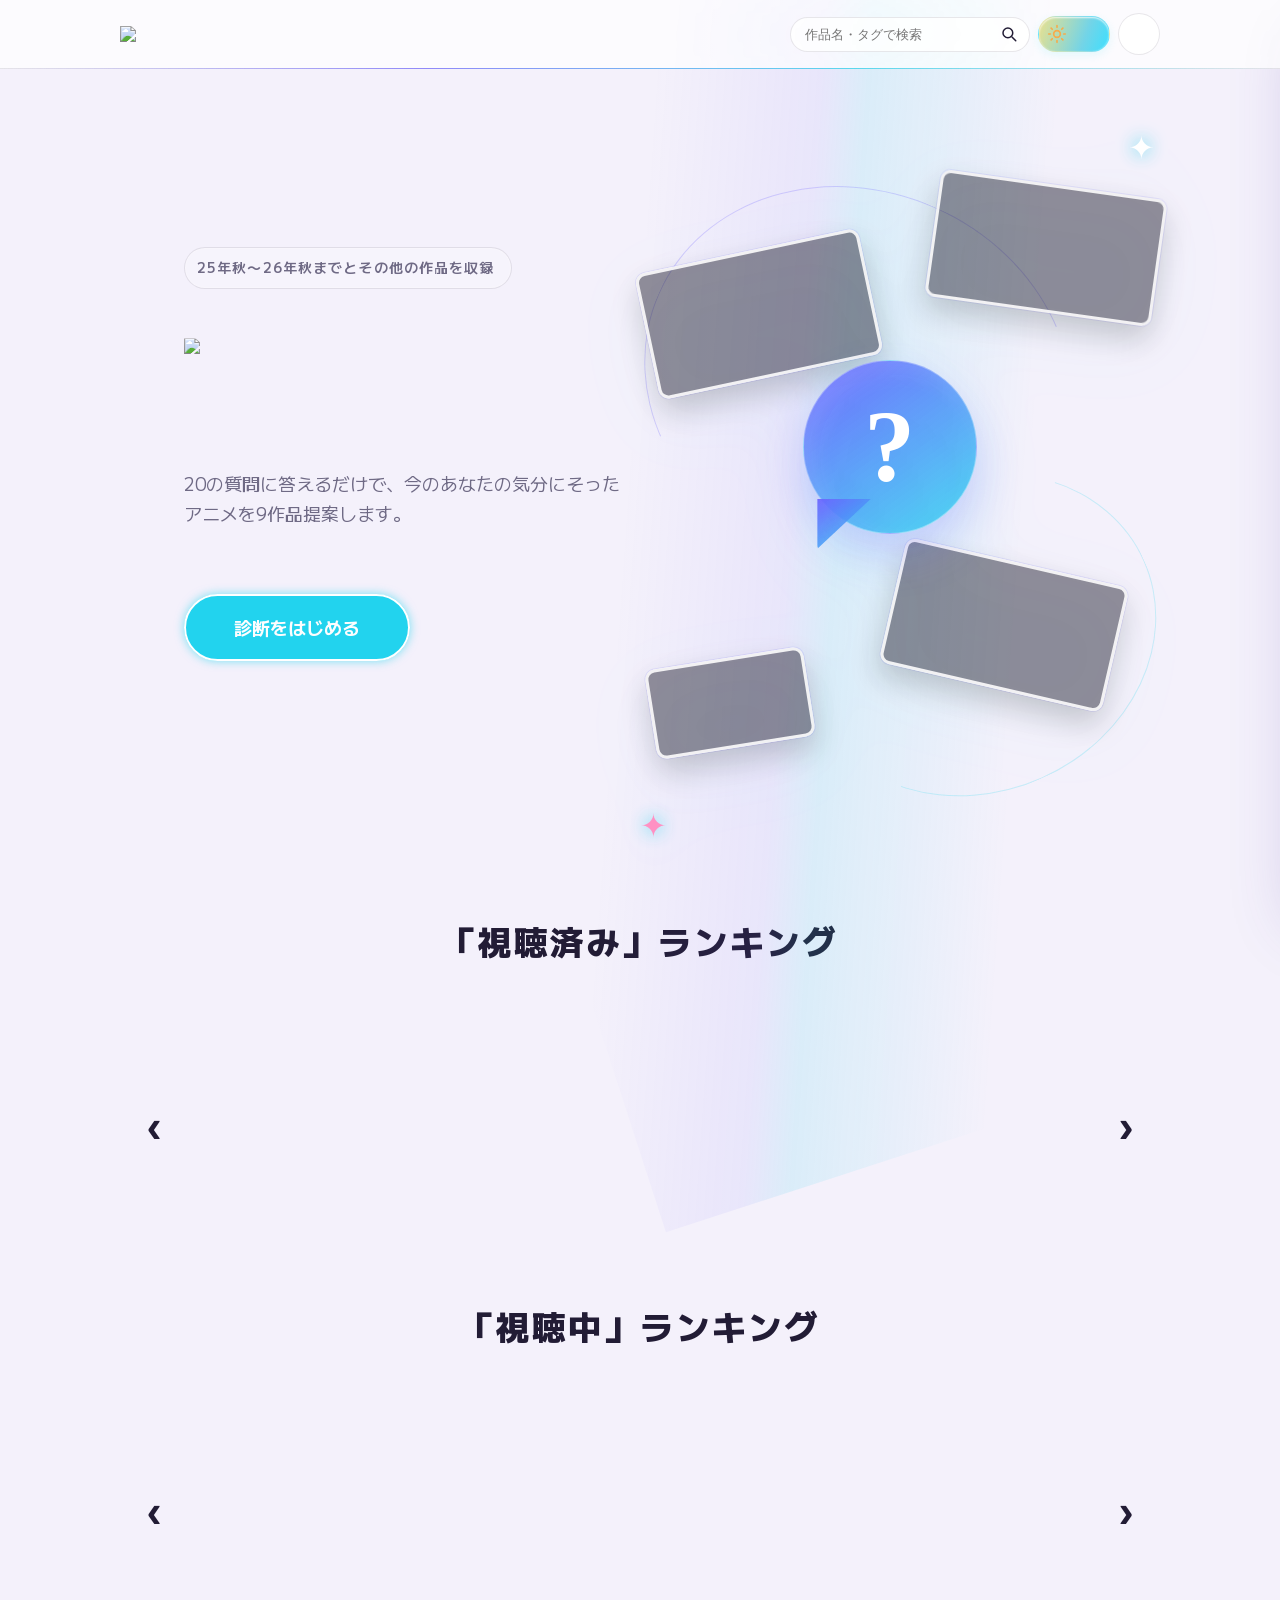
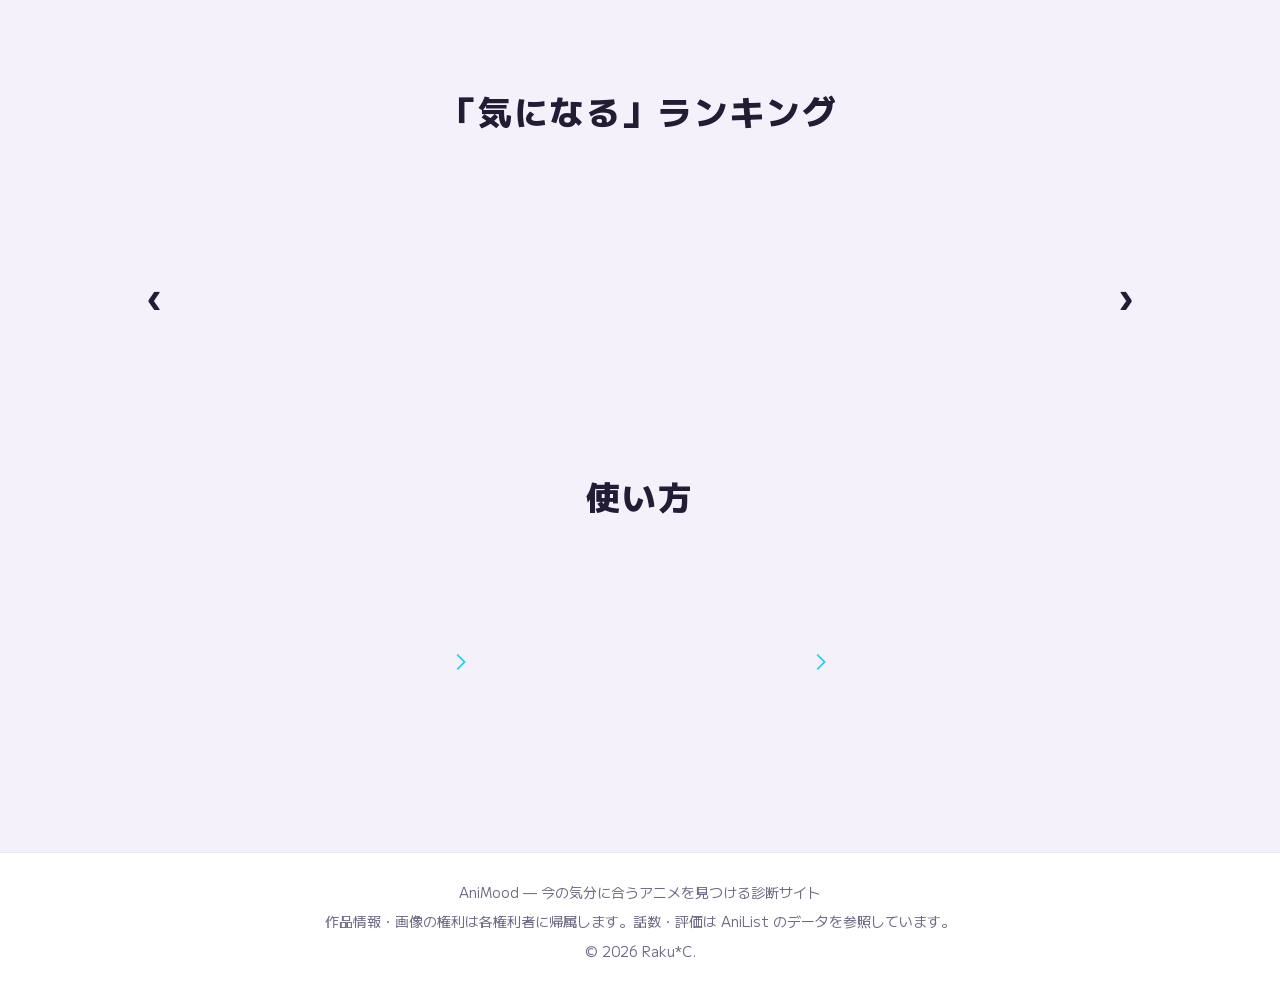
==== html/index.html @ 9496781d "v142" ====
<!DOCTYPE html>
<html lang="ja">
<head>
  <meta charset="UTF-8">
  <meta name="viewport" content="width=device-width, initial-scale=1.0">
  <link rel="preconnect" href="https://fonts.googleapis.com">
  <link rel="preconnect" href="https://fonts.gstatic.com" crossorigin>
  <link rel="preconnect" href="https://fonts.bunny.net" crossorigin>
  <link rel="stylesheet" href="https://fonts.googleapis.com/css2?family=M+PLUS+2:wght@400;500;700;800;900&display=swap">
  <link rel="stylesheet" href="https://fonts.bunny.net/css2?family=M+PLUS+2:wght@400;500;700;800;900&display=swap">

  <title>トップ | AniMood</title>
  <meta name="description" content="質問に答えるだけで、気分に合うアニメを提案する診断サイト『AniMood(アニムード)』のサイト。">

  
  <script>
    (() => {
      const theme = localStorage.getItem("anidiag-theme") || "light";
      document.documentElement.setAttribute("data-theme", theme);
    })();
  </script>
  <link rel="stylesheet" href="../css/style.css?v=142">
  <link rel="icon" href="../img/favicon.png?v=142">
</head>
<body data-page="home">

  
  <header class="site-header">
    <div class="header-inner">
      <a class="logo" href="../html/index.html"><img src="../img/favicon.ico"></a>
      <div class="header-actions">
        <div class="search-box">
          <input id="search-input" type="search" placeholder="作品名・タグで検索" autocomplete="off">
          <button id="search-clear" class="search-clear" type="button" hidden aria-label="検索を消す">
            <svg viewBox="0 0 24 24" aria-hidden="true"><path d="M18.3 5.7 12 12l6.3 6.3-1.4 1.4L10.6 13.4 4.3 19.7 2.9 18.3 9.2 12 2.9 5.7 4.3 4.3l6.3 6.3 6.3-6.3z"/></svg>
          </button>
          <button id="search-submit" class="search-submit" type="button" aria-label="検索結果を表示"><svg viewBox="0 0 24 24" aria-hidden="true"><circle cx="10.5" cy="10.5" r="6.5"></circle><path d="m16 16 5 5"></path></svg></button>
          <div id="search-dropdown" class="search-dropdown"></div>
        </div>

        
        <button
          id="theme-btn"
          class="theme-toggle"
          type="button"
          aria-label="ダークモードに切り替える"
          aria-pressed="false"
        >
          
          <svg
            class="theme-icon theme-icon-sun"
            viewBox="0 0 24 24"
            fill="none"
            stroke="currentColor"
            stroke-width="2"
            stroke-linecap="round"
            stroke-linejoin="round"
            aria-hidden="true"
          >
            <circle cx="12" cy="12" r="4"></circle>
            <path d="M12 2v2"></path>
            <path d="M12 20v2"></path>
            <path d="m4.93 4.93 1.41 1.41"></path>
            <path d="m17.66 17.66 1.41 1.41"></path>
            <path d="M2 12h2"></path>
            <path d="M20 12h2"></path>
            <path d="m6.34 17.66-1.41 1.41"></path>
            <path d="m19.07 4.93-1.41 1.41"></path>
          </svg>

          
          <svg
            class="theme-icon theme-icon-moon"
            viewBox="0 0 24 24"
            fill="none"
            stroke="currentColor"
            stroke-width="2"
            stroke-linecap="round"
            stroke-linejoin="round"
            aria-hidden="true"
          >
            <path d="M12 3a6 6 0 0 0 9 9 9 9 0 1 1-9-9Z"></path>
            <path d="M19 3v4"></path>
            <path d="M21 5h-4"></path>
          </svg>
        </button>

        
        <button id="menu-btn" class="icon-btn" aria-label="メニュー">☰</button>
      </div>
    </div>
  </header>

  
  <nav id="drawer" class="drawer" aria-label="サイトメニュー">
    <a class="drawer-link" data-page="home" href="../html/index.html">トップ</a>
    <a class="drawer-link" data-page="quiz" href="../html/quiz.html">気分診断</a>
    <a class="drawer-link" data-page="list" href="../html/list.html">作品一覧</a>
    <a class="drawer-link" data-page="favorites" href="../html/check.html">チェック作品一覧</a>
    <a class="drawer-link" data-page="random" href="../html/random.html">ランダム作品</a>
  </nav>
  <div id="drawer-overlay"></div>

  
  <main class="container">
    <section class="hero">
      <span class="hero-badge">25年秋〜26年秋までとその他の作品を収録</span>
      <h1><div class="title-logo"><img src="../img/AniMood_logo.webp" alt="AniMoodのロゴ"></div></h1>
      
      <div class="hero-visual" aria-hidden="true">
        <div class="visual-arc visual-arc-a"></div>
        <div class="visual-arc visual-arc-b"></div>
        <span class="visual-spark spark-a">✦</span>
        <span class="visual-spark spark-b">✦</span>
        <div class="visual-question">?</div>

        
        <div class="visual-work-cards">
          <div class="visual-work-card visual-card-a" data-visual-card="0">
            <img src="" alt="" loading="eager">
          </div>
          <div class="visual-work-card visual-card-b" data-visual-card="1">
            <img src="" alt="" loading="eager">
          </div>
          <div class="visual-work-card visual-card-c" data-visual-card="2">
            <img src="" alt="" loading="eager">
          </div>
          <div class="visual-work-card visual-card-d" data-visual-card="3">
            <img src="" alt="" loading="eager">
          </div>
        </div>
      </div>
      <p class="lead">
        20の質問に答えるだけで、今のあなたの気分にそったアニメを9作品提案します。
      </p>
      <a class="btn-grad" href="../html/quiz.html">診断をはじめる</a>
    </section>

    

    <section class="rank-row" id="rank-watched">
      <h2 class="steps-title">「視聴済み」ランキング</h2>
            <div class="rank-wrap">
        <button type="button" class="rank-prev" aria-label="前へ" hidden></button>
        <div class="rank-track"></div>
        <button type="button" class="rank-next" aria-label="次へ" hidden></button>
      </div>
    </section>
    <section class="rank-row" id="rank-watching">
      <h2 class="steps-title">「視聴中」ランキング</h2>
            <div class="rank-wrap">
        <button type="button" class="rank-prev" aria-label="前へ" hidden></button>
        <div class="rank-track"></div>
        <button type="button" class="rank-next" aria-label="次へ" hidden></button>
      </div>
    </section>
    <section class="rank-row" id="rank-want">
      <h2 class="steps-title">「気になる」ランキング</h2>
            <div class="rank-wrap">
        <button type="button" class="rank-prev" aria-label="前へ" hidden></button>
        <div class="rank-track"></div>
        <button type="button" class="rank-next" aria-label="次へ" hidden></button>
      </div>
    </section>

    <section class="steps" id="how-to">
      <h2 class="steps-title">使い方</h2>
      <div class="steps-row">
        <div class="step-card">
          <div class="step-num">1</div>
          <h3>20の質問に答える</h3>
          <p>今の気分や好みについての質問に直感で回答。</p>
        </div>
        <span class="step-arrow" aria-hidden="true"></span>
        <div class="step-card">
          <div class="step-num">2</div>
          <h3>今の観たい傾向を知る</h3>
          <p>回答から「バトル」「癒し」「ミステリー」など、今のあなたの傾向を分析します。</p>
        </div>
        <span class="step-arrow" aria-hidden="true"></span>
        <div class="step-card">
          <div class="step-num">3</div>
          <h3>9作品をチェック</h3>
          <p>特徴タグつきでおすすめを表示。状態のボタンを押せばチェックをつけれます。</p>
        </div>
      </div>
    </section>
  </main>

  
  <footer class="site-footer">
    <p>AniMood — 今の気分に合うアニメを見つける診断サイト</p>
    <p>作品情報・画像の権利は各権利者に帰属します。話数・評価は AniList のデータを参照しています。</p>
    <p>© 2026 Raku*C.</p>
  </footer>

  <script src="../js/data.js?v=142"></script>
  <script src="../js/common.js?v=142"></script>
  <script src="../js/home.js?v=142"></script>
</body>
</html>
---- css/style.css ----
/* =====================================================================
 * アニメムード診断 共通スタイル (style.css)
 *   色や雰囲気を変えたいときは、下の :root / [data-theme="dark"] の
 *   変数を書き換えるだけで全体に反映されます。
 * ===================================================================== */

/* ---------- テーマ変数 ---------- */
:root {
  --bg: #f4f1fb;
  --bg-accent-1: rgba(124, 92, 255, .18);
  --bg-accent-2: rgba(255, 107, 157, .16);
  --bg-accent-3: rgba(72, 187, 255, .14);
  --card: rgba(255, 255, 255, .78);
  --card-solid: #ffffff;
  --text: #221c35;
  --muted: #6f6a85;
  --border: rgba(34, 28, 53, .10);
  --accent: #22D3EE; /*ジャンルtexの色 選択枠*/
  --accent-2: #ff6faf;/*タグtexの色*/
  /* 単一色指定は古いSafariで無効化されることがあるため同色2つで指定(見た目は同一) */
  --accent-grad: linear-gradient(110deg, #6C63FF, #6C63FF);
  --header-bg: rgba(255, 255, 255, .72);
  --shadow: 0 10px 30px rgba(80, 60, 160, .12);
  --shadow-lg: 0 24px 60px rgba(80, 60, 160, .22);
  --star-stroke: #1a1a1a;
  --font-gothic: "Hiragino Kaku Gothic ProN", "Hiragino Sans", "Noto Sans JP", "Yu Gothic", "Meiryo", sans-serif;
  --font-plus: "M PLUS 2", "Hiragino Kaku Gothic ProN", "Hiragino Sans", "Noto Sans JP", "Yu Gothic", "Meiryo", sans-serif;
}

[data-theme="dark"] {
  --bg: #100d20;
  --bg-accent-1: rgba(124, 92, 255, .26);
  --bg-accent-2: rgba(255, 107, 157, .18);
  --bg-accent-3: rgba(72, 187, 255, .16);
  --card: rgba(30, 26, 48, .82);
  --card-solid: #1e1a30;
  --text: #efecf9;
  --muted: #a49ec0;
  --border: rgba(239, 236, 249, .12);
  --header-bg: rgba(18, 16, 29, .72);
  --shadow: 0 10px 30px rgba(0, 0, 0, .35);
  --shadow-lg: 0 24px 60px rgba(0, 0, 0, .5);
}

/* ---------- 基本 ---------- */
* { box-sizing: border-box; margin: 0; padding: 0; }

html { 
  /* スクロールバーの色 1番目の値：つまみの色, 2番目の値：トラック（背景）の色 */
  scrollbar-color: #6C63FF #211e50;
  scrollbar-width: thin;
  scroll-behavior: smooth; 
}

body {
  font-family: "M PLUS 2", "Hiragino Kaku Gothic ProN", "Hiragino Sans", "Noto Sans JP", "Yu Gothic", "Meiryo", sans-serif;
  font-weight: 400;
  background: var(--bg);
  color: var(--text);
  line-height: 1.7;
  min-height: 100vh;
  padding-top: 68px; /* 固定ヘッダー分 */
}
img {
  pointer-events: none;
}

/* 背景のグラデーション装飾 */
html::before,
body::before,
body::after {
  content: none;
}
.bg-fx {
  position: fixed;
  inset: 0;
  z-index: 0;
  pointer-events: none;
  overflow: hidden;
  transform: translateZ(0);
  -webkit-transform: translateZ(0);
}
.site-header,
main.container,
.site-footer,
.drawer,
#drawer-overlay {
  position: relative;
  z-index: 1;
}
.site-header { z-index: 160; }
.bg-lane {
  position: absolute;
  left: -30%;
  width: 170%;
  height: 26px;
  top: calc(-28% + var(--lane) * 26%);
  transform: rotate(-48deg);
  transform-origin: center;
  overflow: hidden;
}
.bg-bar {
  display: block;
  width: var(--len, 14%);
  height: 20px;
  border-radius: 999px;
  background: var(--c, #6C63FF);
  opacity: .42;
  will-change: transform;
  opacity: 0;
  transform: translate3d(-140%, 0, 0);
}
[data-theme="dark"] .bg-bar { opacity: .46; }
@media (max-width: 1024px) {
  .bg-bar { width: var(--len, 56%); }
}
@keyframes bar-flow {
  0% { transform: translate3d(-140%, 0, 0); opacity: .42; }
  100% { transform: translate3d(620%, 0, 0); opacity: .42; }
}
@-webkit-keyframes bar-flow {
  0% { -webkit-transform: translate3d(-140%, 0, 0); opacity: .42; }
  100% { -webkit-transform: translate3d(620%, 0, 0); opacity: .42; }
}

.bg-star {
  position: absolute;
  left: var(--x);
  top: -12%;
  width: var(--sz, 30px);
  height: var(--sz, 30px);
  color: var(--c);
  opacity: .42;
  will-change: transform;
  background-color: currentColor;
  -webkit-mask: url("data:image/svg+xml,%3Csvg xmlns='http://www.w3.org/2000/svg' viewBox='0 0 24 24'%3E%3Cpath fill='none' stroke='black' stroke-width='1.6' d='M12 2 L13.8 10.2 L22 12 L13.8 13.8 L12 22 L10.2 13.8 L2 12 L10.2 10.2 Z'/%3E%3C/svg%3E") center / contain no-repeat;
  mask: url("data:image/svg+xml,%3Csvg xmlns='http://www.w3.org/2000/svg' viewBox='0 0 24 24'%3E%3Cpath fill='none' stroke='black' stroke-width='1.6' d='M12 2 L13.8 10.2 L22 12 L13.8 13.8 L12 22 L10.2 13.8 L2 12 L10.2 10.2 Z'/%3E%3C/svg%3E") center / contain no-repeat;
  filter: drop-shadow(0 0 3px currentColor);
  animation: star-fall var(--dur) var(--delay) linear infinite;
  -webkit-animation: star-fall var(--dur) var(--delay) linear infinite;
}
[data-theme="dark"] .bg-star { opacity: .46; }
@keyframes star-fall {
  0% { transform: translate3d(0, 0, 0) rotate(0deg); opacity: 0; }
  8% { opacity: .42; }
  92% { opacity: .42; }
  100% { transform: translate3d(0, 118vh, 0) rotate(360deg); opacity: 0; }
}
@-webkit-keyframes star-fall {
  0% { -webkit-transform: translate3d(0, 0, 0) rotate(0deg); opacity: 0; }
  8% { opacity: .42; }
  92% { opacity: .42; }
  100% { -webkit-transform: translate3d(0, 118vh, 0) rotate(360deg); opacity: 0; }
}

/* ---------- フォント使い分け ----------
   本文・作品名・作品数・パラメータ名：ゴシック
   メニュー名・ページタイトル・作品名以外の太字：M PLUS 2
   Google Fonts と Bunny Fonts の両方を読み、Brave 等のシールドでも太さが落ちにくくする。
*/
h1, h2, h3, h4, h5, h6,
strong, b,
.drawer-link,
.page-head h1,
.quiz-head h1,
.result-head h2,
.step-card h3,
.step-num,
.q-title,
.btn-grad,
.btn-ghost,
.filter-btn,
.tab-btn,
.fav-status-tab,
.sort-direction-btn,
.official-link,
.random-controls label,
.include-checked-copy,
.hero-badge {
  font-family: var(--font-plus);
}

/* 作品名・パラメータ名・作品数も M PLUS 2（アップロード先でも CDN 経由） */
.card-title,
.modal-title,
.param-label,
.count-text,
.fav-toolbar .count-text,
.sort-direction-btn {
  font-family: "M PLUS 2", "Hiragino Kaku Gothic ProN", "Hiragino Sans", "Noto Sans JP", "Yu Gothic", "Meiryo", sans-serif;
}


img { display: block; max-width: 100%; }
button { font-size: inherit; font-weight: inherit; line-height: inherit; cursor: pointer; color: inherit; }
a { color: var(--accent); }

.container { max-width: 1080px; margin: 0 auto; padding: 0 20px; }

/* =====================================================================
 * テーマ切り替えアニメーション
 * 通常時：
 *   transitionなし
 * .theme-transition が付いている0.3秒間だけ：
 *   色・背景などをアニメーション
 * ===================================================================== */
/* ---------- 通常状態 ---------- */

body,
.site-header,
.card,
.step-card,
.result-head,
.btn-ghost,
.icon-btn,
#search-input,
.search-dropdown,
.drawer,
.param-box,
.modal,
.modal-body,
.q-card,
.q-opt,
.filter-tabs,
.filter-btn,
footer {
  transition: none;
}

body::before,
body::after {
  transition: none;
}


/* ---------- テーマ切り替え時だけ ---------- */

html.theme-transition body,
html.theme-transition .site-header,
html.theme-transition .card,
html.theme-transition .step-card,
html.theme-transition .result-head,
html.theme-transition .btn-ghost,
html.theme-transition .icon-btn,
html.theme-transition #search-input,
html.theme-transition .search-dropdown,
html.theme-transition .drawer,
html.theme-transition .param-box,
html.theme-transition .modal,
html.theme-transition .modal-body,
html.theme-transition .q-card,
html.theme-transition .q-opt,
html.theme-transition .filter-tabs,
html.theme-transition .filter-btn,
html.theme-transition footer {
  transition:
    background-color 0.3s ease,
    color 0.3s ease,
    border-color 0.3s ease,
    box-shadow 0.3s ease;
}

html.theme-transition body::before,
html.theme-transition body::after {
  transition:
    opacity 0.3s ease,
    background 0.3s ease;
}

/* =====================================================================
 * ヘッダー(常にハンバーガー式。右から: メニュー / テーマ切替 / 検索)
 * ===================================================================== */
.site-header {
  position: fixed; top: 0; left: 0; right: 0; z-index: 100;
  background: var(--header-bg);
  -webkit-backdrop-filter: blur(32px);
  backdrop-filter: blur(32px);
  -webkit-backdrop-filter: blur(32px);
  border-bottom: 1px solid var(--border);
}
.header-inner {
  max-width: 1080px; margin: 0 auto; padding: 0 20px;
  height: 68px; display: flex; align-items: center; gap: 12px;
}
.logo {
  font-weight: 800; font-size: 1.15rem; letter-spacing: .04em;
  text-decoration: none; color: var(--text);
  display: flex; align-items: center; gap: 8px;
  width: 65px;
}
.logo .logo-mark {
  width: 30px; height: 30px; border-radius: 9px;
  background: var(--accent-grad);
  display: grid; place-items: center; color: #fff; font-size: .9rem;
}
.header-actions { margin-left: auto; display: flex; align-items: center; gap: 8px; }

/* 検索バー */
.search-box { position: relative; }
#search-input {
  width: min(240px, 38vw);
  padding: 9px 14px;
  border: 1px solid var(--border);
  border-radius: 999px;
  background: var(--card);
  color: var(--text);
  outline: none;
  transition: border-color .2s, box-shadow .2s;
}
#search-input:focus { border-color: var(--accent); box-shadow: 0 0 0 3px rgba(124, 92, 255, .18); }
.search-dropdown {
  position: absolute; top: calc(100% + 8px); right: 0;
  width: min(320px, 80vw);
  background: var(--card-solid);
  border: 1px solid var(--border); border-radius: 14px;
  box-shadow: var(--shadow-lg);
  overflow: hidden; display: none;
}
.search-dropdown.show { display: block; }
.search-item {
  width: 100%; display: flex; align-items: center; gap: 10px;
  padding: 9px 12px; border: none; background: none; text-align: left;
}
.search-item:hover { background: rgba(124, 92, 255, .10); }
.search-item img { width: 64px; aspect-ratio: 16/9; object-fit: cover; border-radius: 6px; }
.search-item span { font-size: .9375rem; line-height: 1.35; }
.search-empty { padding: 14px; color: var(--muted); font-size: .85rem; text-align: center; }

/* アイコンボタン(テーマ切替・ハンバーガー) */
.icon-btn {
  width: 42px;
  height: 42px;
  border-radius: 50%;
  border: 1px solid var(--border);
  background: var(--card);
  display: grid;
  place-items: center;
  font-size: 1.15rem;
  transition: transform .15s, box-shadow .2s;
}

.icon-btn:hover {
  transform: translateY(-2px);
  box-shadow: var(--shadow);
}

/* =========================================================
 * テーマ切替 Toggle Switch
 * ========================================================= */

.theme-toggle {
  position: relative;

  width: 72px;
  height: 36px;

  padding: 0;
  border: 1px solid rgba(255, 255, 255, .18);
  border-radius: 999px;

  display: flex;
  align-items: center;

  overflow: hidden;
  cursor: pointer;

  background:
    linear-gradient(
      110deg,
      #ece18c 0%,
      #73d4e7 65%,
      #3cdfff 100%
    );

  box-shadow:
    inset 0 1px 2px rgba(255, 255, 255, .8),
    0 3px 10px rgba(34, 211, 238, .12);

  transition: none;
}

.theme-icon {
  position: absolute;

  width: 20px;
  height: 20px;

  display: block;

  pointer-events: none;

  transition: none;
}


/* ====ライトモード==== */

.theme-icon-sun {
  left: 8px;

  color: #f7ab4b;
  opacity: 1;

  transform: scale(1);
}

.theme-icon-moon {
  right: 8px;

  color: #ffffff;
  opacity: 0;

  transform: scale(.82);
}


/* ====ダークモード==== */

[data-theme="dark"] .theme-toggle {
  background:
    linear-gradient(
      110deg,
      #090b12 0%,
      #242936 55%,
      #4a505c 100%
    );

  border-color: rgba(255, 255, 255, .12);

  box-shadow:
    inset 0 1px 2px rgba(255, 255, 255, .08),
    0 3px 10px rgba(0, 0, 0, .35);
}

[data-theme="dark"] .theme-icon-sun {
  left: 44px;

  color: #f5b800;
  opacity: 0;

  transform: scale(.82);
}

[data-theme="dark"] .theme-icon-moon {
  right: 8px;

  color: #ffffff;
  opacity: 1;

  transform: scale(1);
}


/* ====ボタンを押したときだけ 0.3秒アニメーション==== */

html.theme-transition .theme-toggle {
  transition:
    background .3s ease,
    border-color .3s ease,
    box-shadow .3s ease;
}

html.theme-transition .theme-icon {
  transition:
    left .3s ease,
    right .3s ease,
    color .3s ease,
    opacity .3s ease,
    transform .3s ease;
}


/* 押した瞬間 */
.theme-toggle:active {
  transform: scale(.97);
}


/* キーボード操作 */
.theme-toggle:focus-visible {
  outline: 2px solid #6C63FF;
  outline-offset: 3px;
}
.icon-btn:hover { transform: translateY(-2px); box-shadow: var(--shadow); }

/* ハンバーガーのアニメーション */
#menu-btn { font-size: 1.3rem; line-height: 1; }
#menu-btn.open { background: var(--accent); color: #fff; border-color: var(--accent); }

/* ドロワーメニュー */
.drawer {
  position: fixed; top: 0; right: 0; bottom: 0; z-index: 110;
  width: min(300px, 84vw);
  background: var(--card-solid);
  border-left: 1px solid var(--border);
  box-shadow: var(--shadow-lg);
  transform: translateX(105%);
  transition: transform .28s ease;
  padding: 90px 22px 22px;
}
.drawer.open { transform: translateX(0); }
.drawer-link {
  display: block; padding: 14px 16px; margin-bottom: 6px;
  border-radius: 12px; text-decoration: none; color: var(--text);
  font-weight: 600;
  transition: background .15s;
}
.drawer-link:hover { background: rgba(124, 92, 255, .10); }
.drawer-link.current { background: var(--accent-grad); color: #fff; }
.drawer-note { margin-top: 18px; padding: 0 16px; color: var(--muted); font-size: .78rem; }

#drawer-overlay {
  position: fixed; inset: 0; z-index: 105;
  background: rgba(10, 8, 20, .45);
  opacity: 0; pointer-events: none; transition: opacity .25s;
}
#drawer-overlay.show { opacity: 1; pointer-events: auto; }

/* =====================================================================
 * トップページ
 * ===================================================================== */
.hero { padding: 72px 0 56px; text-align: center; }
.hero-badge {
  display: inline-block; padding: 6px 16px; border-radius: 999px;
  background: var(--card); border: 1px solid var(--border);
  color: var(--muted); font-size: .8rem; font-weight: 600; letter-spacing: .08em;
  margin-bottom: 20px;
}
.hero h1 {
  font-size: clamp(2.2rem, 6vw, 3.6rem); font-weight: 900; line-height: 1.25;
  background: var(--accent-grad); /*サイト名col*/
  -webkit-background-clip: text; background-clip: text; color: transparent;
  margin-bottom: 18px;
}
.hero p.lead { max-width: 620px; margin: 0 auto 34px; color: var(--muted); }

/*タイトルロゴ*/
.title-logo {
  width: clamp(300px, 55vw, 520px);
  margin: 0 auto 28px;
  display: flex;
  justify-content: center;
  align-items: center;
}

.title-logo img {
  display: block;
  width: 100%;
  height: auto;
  object-fit: contain;
}

.btn-grad {
  display: inline-block; padding: 15px 44px;
  border: none; border-radius: 999px;
  background: #22D3EE; color: #fff;  /*診断ボタン*/
  font-weight: 700; font-size: 1.05rem; text-decoration: none;
  box-shadow: 0 12px 28px rgba(34, 211, 238, 0.35);
  transition: transform .18s, box-shadow .18s;
}
.btn-grad:hover { transform: translateY(-3px); box-shadow: 0 18px 36px rgba(34, 211, 238, 0.45); }

/* 使い方ステップ */
.steps { display: grid; grid-template-columns: repeat(3, 1fr); gap: 16px; margin: 26px 0 70px; }
.step-card {
  background: var(--card-solid); border: 1px solid var(--border);
  border-radius: 18px; padding: 24px 20px;
  box-shadow: var(--shadow);
}
.step-card .step-num {
  width: 42px; height: 42px; border-radius: 12px;
  background: #ff6faf; color: #fff;
  display: grid; place-items: center; font-weight: 800; font-size: 1.125rem; margin-bottom: 12px;
}
.step-card h3 { font-size: 1.125rem; margin-bottom: 6px; }
.step-card p { font-size: .9375rem; color: var(--muted); }

/* =====================================================================
 * カード(作品一覧・結果・お気に入り共通)
 * ===================================================================== */
.grid { display: grid; grid-template-columns: repeat(auto-fill, minmax(250px, 1fr)); gap: 20px; }

.card {
  position: relative;
  z-index: 1;
  background: var(--card-solid);
  border: 1px solid var(--border);
  border-radius: 18px; overflow: hidden; cursor: pointer;
  -webkit-backdrop-filter: none;
  backdrop-filter: none;
  box-shadow: var(--shadow);
  transition: transform .18s, box-shadow .18s;
}
.card:hover { transform: translateY(-5px); box-shadow: var(--shadow-lg); }

.card-img-wrap { position: relative; aspect-ratio: 16/9; overflow: hidden; }
.card-img-wrap img { width: 100%; height: 100%; object-fit: cover; transition: transform .3s; }
.card:hover .card-img-wrap img { transform: scale(1.05); }

.card-body { padding: 14px 16px 16px; }
.card-title { font-size: 1.0625rem; line-height: 1.4; margin-bottom: 8px; }
.reason-label { font-size: .72rem; color: var(--muted); margin: 10px 0 4px; }

/* 状態マーク(以前の☆お気に入り位置に表示) */
.fav-status-mark {
  position: absolute; top: 10px; left: 10px; z-index: 3;
  width: 35px; height: 35px; padding: 0; border: none; border-radius: 50%;
  background-color: rgba(255, 255, 255, .30);
  background-image: linear-gradient(rgba(255,255,255,.08), rgba(255,255,255,.08));
  -webkit-backdrop-filter: blur(1px);
  backdrop-filter: blur(1px);
  -webkit-backdrop-filter: blur(1px);
  isolation: isolate;
  display: grid; place-items: center;
  cursor: pointer;
  transition: transform .15s, background .18s;
}
.fav-status-mark:hover { transform: scale(1.12); }
.fav-status-mark svg {
  width: 21px; height: 21px;
  fill: currentColor;
  stroke: var(--star-stroke);
  stroke-width: 2.2; stroke-linejoin: round; stroke-linecap: round;
  filter: drop-shadow(0 0 2px rgba(255, 255, 255, .9));
}
/* 視聴済み：丸や四角を付けず、通常のチェックマークだけを黒輪郭＋緑で表示 */
.fav-status-mark .status-check-icon {
  fill: none;
  stroke: none;
  filter: drop-shadow(0 0 1.5px rgba(255, 255, 255, .9));
}
.fav-status-mark .status-check-outline {
  fill: none;
  stroke: #111;
  stroke-width: 6.6;
  stroke-linecap: round;
  stroke-linejoin: round;
}
.fav-status-mark .status-check-fill {
  fill: none;
  stroke: #22ee3d;
  stroke-width: 2.2;
  stroke-linecap: round;
  stroke-linejoin: round;
}
.fav-status-mark.status-watched { color: #22ee3d; }
.fav-status-mark.status-watching { color: #22D3EE; }
.fav-status-mark.status-want { color: #ffd23f; }


/* コピーライト(画像の右下に重ねる) */
.copy-badge {
  position: absolute; right: 8px; bottom: 6px; z-index: 2;
  font-size: .50rem; color: #fff;
  background: rgba(0, 0, 0, 0.45);
  padding: 2px 7px; border-radius: 6px;
  pointer-events: none;
}

/* シーズンバッジ(画像の右上) */
.season-badge {
  position: absolute; top: 10px; right: 10px; z-index: 2;
  font-size: .60rem; font-weight: 700; color: #fff;
  background: rgba(0, 0, 0, 0.45);
  padding: 3px 9px; border-radius: 999px;
  pointer-events: none;
}

/* チップ(ジャンル・タグ) */
.chip-row { display: flex; flex-wrap: wrap; gap: 6px; }
.chip {
  display: inline-block; padding: 3px 11px;
  border-radius: 999px; font-size: .75rem; font-weight: 600;
  border: 1px solid var(--border);
}
.filter-chip {
  font-family: inherit;
  line-height: inherit;
  cursor: pointer;
}

.genre-chip { background: rgba(34, 211, 238, .12); color: var(--accent); border-color: rgba(34, 211, 238, .3); }
.tag-chip   { background: rgba(255, 111, 175, .12); color: var(--accent-2); border-color: rgba(255, 111, 175, .3); }
.reason-chip{ background: rgba(35, 230, 28, .12); color: #23e61c; border-color: rgba(35, 230, 28, .3); }
.trend-chip { background: var(--accent-grad); color: #fff; border: none; font-size: .85rem; padding: 6px 16px; }

/* =====================================================================
 * 診断ページ(質問は1ページに全問・スクロール形式)
 * ===================================================================== */
.quiz-head { text-align: center; padding: 44px 0 10px; }
.quiz-head h1 { font-size: clamp(1.75rem, 4vw, 2.25rem); font-weight: 900; margin-bottom: 8px; }
.quiz-head p { color: var(--muted); font-size: 1rem; }

/* 進捗バー(スクロールしても見えるよう固定) */
.progress-wrap {
  position: sticky; top: 68px; z-index: 130;
  display: block; width: 100%; min-height: 28px;
  padding: 10px 0;
  background: var(--header-bg);
  -webkit-backdrop-filter: blur(12px);
  backdrop-filter: blur(12px);
  border-bottom: 1px solid var(--border);
}
.progress-inner { max-width: 720px; margin: 0 auto; padding: 0 20px; display: flex; align-items: center; gap: 12px; }
.progress-bar { flex: 1; height: 8px; border-radius: 999px; background: var(--border); overflow: hidden; }
#progress-fill { height: 100%; width: 0; border-radius: 999px; background: var(--accent-grad); transition: width .25s, background .5s ease; }
#progress-fill.is-complete { background: #22D3EE; }
#progress-text { font-size: .8rem; font-weight: 700; color: var(--muted); min-width: 74px; text-align: right; }

/* 質問カード */
.q-list { max-width: 720px; margin: 28px auto 0; padding: 0 20px; display: grid; gap: 16px; }
.q-card.is-unanswered {
  outline: 2px solid #ff6faf;
  outline-offset: 4px;
}

.q-card {
  background: var(--card-solid); border: 1px solid var(--border);
  border-radius: 18px; padding: 22px;
  box-shadow: var(--shadow);
}
.q-title { font-size: 1.125rem; font-weight: 700; margin-bottom: 16px; display: flex; gap: 10px; align-items: baseline; }
.q-num {
  flex-shrink: 0;
  background: #ff6faf; color: #fff;
  font-size: .72rem; font-weight: 800;
  padding: 3px 9px; border-radius: 8px;
}

/* 選択式の選択肢 */
.q-options { display: grid; gap: 8px; }
.q-opt {
  padding: 12px 16px; text-align: left;
  border: 1px solid var(--border); border-radius: 12px;
  background: transparent; color: var(--text);
  transition: border-color .15s, background .15s, transform .12s;
}
.q-opt:hover { border-color: var(--accent); transform: translateX(3px); }
.q-opt.selected {
  border-color: var(--accent);
  background: rgba(34, 211, 238, .12);
  font-weight: 700;
}

/* 5段階評価 */
.q-scale { display: flex; align-items: center; gap: 12px; }
.scale-label { font-size: .72rem; color: var(--muted); width: 74px; }
.scale-label:last-child { text-align: right; }
.scale-btns { flex: 1; display: flex; justify-content: space-between; gap: 6px; }
.scale-btn {
  width: 46px; height: 46px; border-radius: 50%;
  border: 1px solid var(--border); background: transparent; color: var(--muted);
  font-weight: 700;
  transition: all .15s;
}
.scale-btn:hover { border-color: var(--accent); transform: scale(1.08); }
.scale-btn.selected {
  background: var(--accent); color: #fff; border-color: transparent;
  box-shadow: 0 6px 16px rgba(34, 211, 238, .35);
}

/* 診断ボタン */
.diagnose-area { text-align: center; padding: 34px 0 60px; }
#diagnose-btn { min-width: 280px; }
#diagnose-btn:disabled { opacity: .45; cursor: not-allowed; transform: none; box-shadow: none; }

/* =====================================================================
 * 診断結果
 * ===================================================================== */
.result { max-width: 1080px; margin: 0 auto; padding: 10px 20px 70px; }
.result-head {
  text-align: center; margin-bottom: 30px;
  background: var(--card); border: 1px solid var(--border);
  border-radius: 22px; padding: 34px 24px;
  -webkit-backdrop-filter: blur(8px);
  backdrop-filter: blur(8px);
  box-shadow: var(--shadow);
}
.result-head h2 { font-size: 1.4rem; margin-bottom: 10px; }
#trend-text { font-size: 1.05rem; font-weight: 700; margin-bottom: 16px; }
#trend-chips { display: flex; justify-content: center; flex-wrap: wrap; gap: 8px; }
.result-note { text-align: center; color: var(--muted); font-size: .8rem; margin: 14px 0 22px; }
.result-actions { display: flex; justify-content: center; gap: 14px; margin-top: 30px; flex-wrap: wrap; }
.btn-ghost {
  display: inline-block; padding: 13px 34px;
  border: 1px solid var(--border); border-radius: 999px;
  background: var(--card); color: var(--text);
  font-weight: 700; text-decoration: none;
  transition: border-color .15s, transform .15s;
}
.btn-ghost:hover { border-color: var(--accent); transform: translateY(-2px); }

/* =====================================================================
 * ポップアップ(作品詳細)
 * ===================================================================== */
.modal-backdrop {
  position: fixed; inset: 0; z-index: 200;
  background: rgba(10, 8, 20, .35);
  -webkit-backdrop-filter: blur(6px);
  backdrop-filter: blur(6px);
  display: grid; place-items: center;
  padding: 20px;
  opacity: 0; transition: opacity .2s;
  overflow-y: auto;
}
.modal-backdrop.show { opacity: 1; }
.modal {
  position: relative;
  width: min(680px, 100%);
  background: var(--card-solid);
  border: 1px solid var(--border);
  border-radius: 22px; overflow: hidden;
  box-shadow: var(--shadow-lg);
  transform: translateY(14px) scale(.97);
  transition: transform .2s;
  margin: auto;
}
.modal-backdrop.show .modal { transform: none; }
.modal-close {
  position: absolute; top: 12px; right: 12px; z-index: 3;
  width: 38px; height: 38px; border: none; border-radius: 50%;
  background: rgba(0, 0, 0, .5); color: #fff; font-size: 1.2rem;
}
.modal-img-wrap { position: relative; aspect-ratio: 16/9; }
.modal-img-wrap img { width: 100%; height: 100%; object-fit: cover; }
.modal-img-wrap .fav-status-mark { top: 10px; left: 10px; width: 46px; height: 46px; }
.modal-img-wrap .fav-status-mark svg { width: 27px; height: 27px; stroke-width: 2.4; }
.modal-img-wrap .fav-status-mark .status-check-outline { stroke-width: 6.6; }
.modal-img-wrap .fav-status-mark .status-check-fill { stroke-width: 2.2; }
.modal-body { padding: 20px 24px 26px; display: grid; gap: 14px; }
.modal-title { font-size: 1.5rem; font-weight: 800; line-height: 1.4; }

/* 5段階パラメータ */
.param-box {
  display: grid; gap: 8px;
  background: rgba(124, 92, 255, .06);
  border: 1px solid var(--border);
  border-radius: 14px; padding: 14px 16px;
}
.param-row { display: flex; align-items: center; justify-content: space-between; gap: 12px; }
.param-label { font-size: .875rem; font-weight: 600; color: var(--muted); }
.dots { display: flex; gap: 6px; }
.dot {
  width: 18px;
  height: 18px;
  background: var(--border);
  clip-path: polygon(
    50% 0%,
    61% 36%,
    100% 36%,
    69% 58%,
    81% 100%,
    50% 75%,
    19% 100%,
    31% 58%,
    0% 36%,
    39% 36%
  );
  transition:
    transform 0.2s ease,
    background 0.2s ease,
    filter 0.2s ease;
}
.dot.on { background: #ffd23f; }

.modal-desc { font-size: 1rem; color: var(--text); }
.official-link {
  justify-self: start;
  display: inline-flex; align-items: center; gap: 8px;
  position: relative;
  z-index: 1;
  isolation: isolate;
  width: fit-content; min-height: 42px; box-sizing: border-box;
  padding: 11px 26px;
  border-radius: 999px;
  border: none;
  background: #6C63FF;
  background-image: none;
  color: #fdfdfe;
  outline: 2px solid #ffffff;
  outline-offset: -2px;
  box-shadow: none;
  font-weight: 700; font-size: .88rem; text-decoration: none;
  overflow: visible;
  transition: background-color .2s ease, color .2s ease, outline-color .2s ease;
}
.official-link::before {
  content: "";
  position: absolute;
  inset: 0;
  border-radius: inherit;
  z-index: -1;
  pointer-events: none;
  box-shadow: 0 0 10px 0 rgba(108, 99, 255, .6);
}
html:not([data-theme="dark"]) .official-link:hover {
  background: #fdfdfe;
  color: #6C63FF;
  outline-color: #6C63FF;
  transform: none;
  box-shadow: none;
}
[data-theme="dark"] .official-link {
  color: #efecf9;
  outline-color: #363145;
}
[data-theme="dark"] .official-link:hover {
  background: #111111;
  color: #efecf9;
  outline-color: #6C63FF;
  transform: none;
  box-shadow: none;
}

/* =====================================================================
 * 一覧ページ
 * ===================================================================== */
.page-head { padding: 40px 0 24px; }
.page-head h1 { font-size: clamp(1.75rem, 4vw, 2.25rem); font-weight: 900; margin-bottom: 6px; }
.page-head p { color: var(--muted); font-size: 1rem; }

.filter-bar { display: flex; align-items: center; flex-wrap: wrap; gap: 12px; margin-bottom: 22px; }
.tab-row { display: flex; flex-wrap: wrap; gap: 8px; }
.year-row {
  flex-basis: 100%;
  gap: 7px;
  padding-top: 2px;
}
.year-row .tab-btn {
  padding: 7px 14px;
  font-size: .78rem;
}
.tab-btn {
  padding: 8px 18px; border-radius: 999px;
  border: 1px solid var(--border); background: var(--card);
  font-weight: 600; font-size: .9375rem;
  transition: all .15s;
}
.tab-btn.active { background: var(--accent-grad); color: #fff; border-color: transparent; }
#genre-filter {
  padding: 9px 14px; border-radius: 999px;
  border: 1px solid var(--border); background: var(--card); color: var(--text);
  font: inherit; font-size: .9375rem;
}
.count-text { margin-left: auto; color: var(--muted); font-size: .875rem; font-weight: 700; }

.list-area { padding-bottom: 70px; }

.empty-box {
  text-align: center; padding: 60px 20px;
  background: var(--card); border: 1px dashed var(--border); border-radius: 20px;
  color: var(--muted);
}
.empty-box .empty-icon { font-size: 2.4rem; display: block; margin-bottom: 10px; }
.empty-box a { font-weight: 700; }

/* =====================================================================
 * フッター
 * ===================================================================== */
.site-footer {
  border-top: 1px solid var(--border);
  padding: 28px 20px 34px;
  text-align: center;
  color: var(--muted); font-size: .875rem;
  background: var(--card-solid);
}
.site-footer p + p { margin-top: 6px; }

/* =====================================================================
 * レスポンシブ
 * ===================================================================== */
@media (max-width: 720px) {
  /* スマホの一覧カードではコピーライト表示を省略 */
  .card-img-wrap .copy-badge { display: none; }
  .steps { grid-template-columns: 1fr; }
  .scale-btn { width: 40px; height: 40px; }
  .scale-label { width: 60px; font-size: .66rem; }
  .grid { grid-template-columns: repeat(auto-fill, minmax(160px, 1fr)); gap: 12px; }
  #search-input { width: 46vw; }
  .logo span.logo-text { display: none; } /* 狭い画面ではロゴ文字を省略 */
  .title-logo {
    width: min(72vw, 360px);
    margin-bottom: 24px;
  }
}

/* =====================================================================
 * AniMood Motion Layer
 * ---------------------------------------------------------------------
 * 既存の配色・余白・文字組みを変えず、操作に反応する動きだけを追加。
 * ===================================================================== */

/* ページ全体：最初の一呼吸でコンテンツを見せる */
body {
  animation: page-breathe .7s cubic-bezier(.22, 1, .36, 1) both;
}
.site-header {
  animation: header-drop .65s cubic-bezier(.22, 1, .36, 1) both;
}
@keyframes page-breathe {
  from { opacity: 0; }
  to { opacity: 1; }
}
@keyframes header-drop {
  from { opacity: 0; }
  to { opacity: 1; }
}

/* ヘッダー：薄い光が一度だけ横切り、シックな質感を補強 */
.site-header::after {
  content: "";
  position: absolute;
  inset: auto 0 -1px;
  height: 1px;
  pointer-events: none;
  background: linear-gradient(90deg, transparent, rgba(108, 99, 255, .7), rgba(34, 211, 238, .7), transparent);
  transform: scaleX(0);
  transform-origin: left;
  animation: header-scan 1.15s .35s cubic-bezier(.22, 1, .36, 1) forwards;
}
@keyframes header-scan {
  to { transform: scaleX(1); }
}

/* ハンバーガー：Unicodeの見た目を変えず、三本線が流体的にXへ変形 */
#menu-btn {
  position: relative;
  overflow: hidden;
  font-size: 0;
}
#menu-btn .menu-icon {
  position: relative;
  width: 20px;
  height: 16px;
  display: block;
}
#menu-btn .menu-icon span {
  position: absolute;
  left: 0;
  width: 20px;
  height: 2px;
  border-radius: 999px;
  background: currentColor;
  transform-origin: center;
  transition: transform .36s cubic-bezier(.22, 1, .36, 1), opacity .2s ease, width .28s ease;
}
#menu-btn .menu-icon span:nth-child(1) { top: 0; }
#menu-btn .menu-icon span:nth-child(2) { top: 7px; width: 14px; left: 3px; }
#menu-btn .menu-icon span:nth-child(3) { top: 14px; }
#menu-btn:hover .menu-icon span:nth-child(2) { width: 20px; left: 0; }
#menu-btn.open .menu-icon span:nth-child(1) { transform: translateY(7px) rotate(45deg); }
#menu-btn.open .menu-icon span:nth-child(2) { opacity: 0; transform: scaleX(0); }
#menu-btn.open .menu-icon span:nth-child(3) { transform: translateY(-7px) rotate(-45deg); }
#menu-btn.open { transform: rotate(90deg); }
#menu-btn.open:hover { transform: rotate(90deg) translateY(-2px); }

/* ドロワー：スライド + メニュー項目の順番付き出現 */
.drawer {
  transition: transform .48s cubic-bezier(.22, 1, .36, 1), box-shadow .48s ease;
}
.drawer.open {
  box-shadow: -24px 0 70px rgba(32, 20, 86, .22), var(--shadow-lg);
}
.drawer-link {
  position: relative;
  overflow: hidden;
  transform: translateX(18px);
  opacity: 0;
}
.drawer.open .drawer-link {
  animation: drawer-link-in .48s cubic-bezier(.22, 1, .36, 1) forwards;
}
.drawer.open .drawer-link:nth-of-type(1) { animation-delay: .08s; }
.drawer.open .drawer-link:nth-of-type(2) { animation-delay: .14s; }
.drawer.open .drawer-link:nth-of-type(3) { animation-delay: .20s; }
.drawer.open .drawer-link:nth-of-type(4) { animation-delay: .26s; }
.drawer-note {
  opacity: 0;
  transform: translateY(8px);
  transition: opacity .35s .3s ease, transform .35s .3s ease;
}
.drawer.open .drawer-note { opacity: 1; transform: translateY(0); }
@keyframes drawer-link-in {
  to { opacity: 1; transform: translateX(0); }
}
.drawer-link::after {
  content: "";
  position: absolute;
  left: 16px;
  right: 16px;
  bottom: 6px;
  height: 2px;
  border-radius: 999px;
  background: currentColor;
  transform: scaleX(0);
  transform-origin: right;
  transition: transform .28s cubic-bezier(.22, 1, .36, 1);
  opacity: .45;
}
.drawer-link:hover::after,
.drawer-link.current::after { transform: scaleX(1); transform-origin: left; }
#drawer-overlay.show { -webkit-backdrop-filter: blur(3px); backdrop-filter: blur(3px); }

/* 検索：フォーカス時に静かなリングが呼吸 */
#search-input:focus {
  animation: search-pulse 1.5s ease-in-out infinite;
}
@keyframes search-pulse {
  0%, 100% { box-shadow: 0 0 0 3px rgba(124, 92, 255, .18); }
  50% { box-shadow: 0 0 0 5px rgba(34, 211, 238, .12); }
}
.search-dropdown.show {
  animation: dropdown-in .24s cubic-bezier(.22, 1, .36, 1) both;
  transform-origin: top right;
}
@keyframes dropdown-in {
  from { opacity: 0; transform: translateY(-8px) scale(.97); }
  to { opacity: 1; transform: translateY(0) scale(1); }
}
.search-item { transition: background .18s ease, transform .18s ease; }
.search-item:hover { transform: translateX(4px); }

/* トップのロゴと導入要素を軽くステージング */
.hero-badge { animation: float-in .6s .12s both; }
body:not([data-page="home"]) .title-logo { animation: logo-in .85s .18s cubic-bezier(.22, 1, .36, 1) both; }
body[data-page="home"] .title-logo { animation: none; }
.hero .lead { animation: float-in .6s .28s both; }
.hero .btn-grad { animation: float-in .6s .38s both; }
@keyframes float-in {
  from { opacity: 0; transform: translateY(12px); }
  to { opacity: 1; transform: translateY(0); }
}
@keyframes logo-in {
  from { opacity: 0; transform: translateY(18px) scale(.94); filter: blur(8px); }
  to { opacity: 1; transform: translateY(0) scale(1); filter: blur(0); }
}
.title-logo img { transition: transform .6s cubic-bezier(.22, 1, .36, 1), filter .6s ease; }
.title-logo:hover img { transform: translateY(-4px) scale(1.015); filter: drop-shadow(0 14px 24px rgba(108, 99, 255, .16)); }

/* カード：入場・ホバー・画像の動きを一つの流れに */
.card {
  animation: card-in .55s cubic-bezier(.22, 1, .36, 1) both;
}
.card:nth-child(2) { animation-delay: .05s; }
.card:nth-child(3) { animation-delay: .10s; }
.card:nth-child(4) { animation-delay: .15s; }
.card:nth-child(5) { animation-delay: .20s; }
.card:nth-child(6) { animation-delay: .25s; }
@keyframes card-in {
  from { opacity: 0; transform: translateY(16px) scale(.985); }
  to { opacity: 1; transform: translateY(0) scale(1); }
}
.card:hover { transform: translateY(-7px) scale(1.008); }

/* スクロールで現れるセクション */
.step-card, .q-card, .result-head, .empty-box {
  opacity: 0;
  transform: translateY(18px);
  transition: opacity .6s ease, transform .6s cubic-bezier(.22, 1, .36, 1), background-color .3s ease, color .3s ease, border-color .3s ease, box-shadow .3s ease;
}
.step-card.is-visible, .q-card.is-visible, .result-head.is-visible, .empty-box.is-visible {
  opacity: 1;
  transform: translateY(0);
}
.step-card:nth-child(2), .q-card:nth-child(2) { transition-delay: .07s; }
.step-card:nth-child(3), .q-card:nth-child(3) { transition-delay: .14s; }

/* プログレスバーの光るアニメーションは使用しない */
#progress-fill { position: relative; overflow: hidden; }

/* =====================================================================
 * Top Page Atmosphere
 * ---------------------------------------------------------------------
 * トップだけを大きく再構成。既存の文章・画像・導線は残したまま、
 * AniMoodの「気分を選ぶ」体験をステージ型のUIに拡張する。
 * ===================================================================== */
body[data-page="home"] {
  overflow-x: hidden;
}
body[data-page="home"] .hero {
  position: relative;
  isolation: isolate;
  min-height: 530px;
  margin-top: 24px;
  padding: 62px clamp(24px, 6vw, 72px);
  display: grid;
  grid-template-columns: minmax(0, 1.08fr) minmax(240px, .92fr);
  align-items: center;
  gap: clamp(18px, 4vw, 62px);
  text-align: left;
  border: 1px solid var(--border);
  border-radius: 36px;
  overflow: hidden;
  background:
    linear-gradient(135deg, rgba(255,255,255,.33), rgba(255,255,255,.04)),
    radial-gradient(circle at 88% 48%, var(--bg-accent-3), transparent 34%),
    var(--card);
  box-shadow: var(--shadow-lg);
  -webkit-backdrop-filter: blur(12px);
  backdrop-filter: blur(12px);
}
body[data-page="home"] .hero::before {
  content: "";
  position: absolute;
  z-index: -1;
  width: 72%;
  height: 160%;
  top: -30%;
  left: 31%;
  background: linear-gradient(112deg, transparent 34%, rgba(108,99,255,.08) 48%, rgba(34,211,238,.12) 52%, transparent 68%);
  transform: rotate(-18deg);
  animation: hero-beam 8s ease-in-out infinite alternate;
  pointer-events: none;
}
body[data-page="home"] .hero::after {
  content: "";
  position: absolute;
  z-index: -1;
  width: clamp(250px, 35vw, 410px);
  aspect-ratio: 1;
  right: clamp(-122px, -8vw, -50px);
  top: 50%;
  border: 1px solid rgba(108,99,255,.22);
  border-radius: 50%;
  background:
    radial-gradient(circle at 50% 50%, rgba(34,211,238,.24) 0 4px, transparent 5px),
    conic-gradient(from 35deg, transparent 0 18%, rgba(108,99,255,.3) 19% 20%, transparent 21% 61%, rgba(34,211,238,.25) 62% 63%, transparent 64%);
  box-shadow:
    0 0 0 28px rgba(108,99,255,.045),
    0 0 0 58px rgba(34,211,238,.035),
    0 0 70px rgba(108,99,255,.16);
  transform: translateY(-50%) rotate(-18deg);
  animation: hero-orbit 16s linear infinite;
  pointer-events: none;
}
body[data-page="home"] .hero-visual {
  position: absolute;
  z-index: 0;
  top: 7%;
  right: 3%;
  width: 45%;
  height: 86%;
  pointer-events: none;
  filter: drop-shadow(0 18px 34px rgba(38, 216, 237, .1));
}
body[data-page="home"] .visual-orbit {
  position: absolute;
  left: 50%;
  top: 50%;
  width: 72%;
  aspect-ratio: 1;
  border: 1px solid rgba(108,99,255,.24);
  border-radius: 50%;
  transform: translate(-50%, -50%);
}
body[data-page="home"] .orbit-a {
  animation: visual-orbit-a 12s linear infinite;
}
body[data-page="home"] .orbit-b {
  width: 92%;
  border-color: rgba(34,211,238,.18);
  transform: translate(-50%, -50%) rotate(58deg) scaleY(.46);
  animation: visual-orbit-b 9s ease-in-out infinite alternate;
}
body[data-page="home"] .visual-question {
  position: absolute;
  left: 50%;
  top: 50%;
  width: clamp(92px, 12vw, 142px);
  aspect-ratio: .82;
  display: grid;
  place-items: center;
  border: 1px solid rgba(255,255,255,.34);
  border-radius: 45% 55% 52% 48%;
  color: #fff;
  font-family: Georgia, serif;
  font-size: clamp(4.5rem, 10vw, 8rem);
  font-weight: 900;
  line-height: 1;
  background:
    radial-gradient(circle at 30% 24%, rgba(255,255,255,.34), transparent 18%),
    linear-gradient(145deg, rgba(108,99,255,.92), rgba(34,211,238,.72));
  box-shadow:
    inset 10px 10px 22px rgba(255,255,255,.1),
    inset -12px -16px 24px rgba(20,8,70,.18),
    0 20px 44px rgba(108,99,255,.3);
  transform: translate(-50%, -50%) rotate(-7deg);
  animation: question-float 4.5s ease-in-out infinite;
}
body[data-page="home"] .visual-question::after {
  content: "";
  position: absolute;
  left: 12%;
  bottom: -9%;
  width: 28%;
  height: 25%;
  background: inherit;
  clip-path: polygon(0 0, 100% 0, 0 100%);
  transform: rotate(8deg);
}
body[data-page="home"] .visual-frame {
  position: absolute;
  width: 56px;
  height: 76px;
  border: 4px solid rgba(255,255,255,.72);
  border-radius: 8px;
  background:
    linear-gradient(145deg, rgba(255,111,175,.8), rgba(108,99,255,.52)),
    repeating-linear-gradient(0deg, rgba(255,255,255,.1) 0 6px, transparent 6px 12px);
  box-shadow: 0 10px 24px rgba(108,99,255,.2);
  opacity: .72;
}
body[data-page="home"] .frame-a {
  left: 12%;
  top: 22%;
  transform: rotate(-18deg);
  animation: frame-drift-a 5.4s ease-in-out infinite;
}
body[data-page="home"] .frame-b {
  right: 8%;
  bottom: 19%;
  transform: rotate(20deg);
  background:
    linear-gradient(145deg, rgba(34,211,238,.8), rgba(108,99,255,.52)),
    repeating-linear-gradient(0deg, rgba(255,255,255,.1) 0 6px, transparent 6px 12px);
  animation: frame-drift-b 6s ease-in-out infinite;
}
body[data-page="home"] .visual-spark {
  position: absolute;
  color: #fff;
  font-size: clamp(1.2rem, 2.5vw, 2rem);
  text-shadow: 0 0 18px rgba(34,211,238,.9);
}
body[data-page="home"] .spark-a {
  top: 14%;
  right: 24%;
  animation: spark-twinkle 2.2s ease-in-out infinite;
}
body[data-page="home"] .spark-b {
  left: 22%;
  bottom: 16%;
  color: #ff91c3;
  animation: spark-twinkle 2.2s .8s ease-in-out infinite;
}
body[data-page="home"] .hero-badge,
body[data-page="home"] .hero h1,
body[data-page="home"] .hero p.lead,
body[data-page="home"] .hero .btn-grad {
  grid-column: 1;
  justify-self: start;
}
body[data-page="home"] .hero-badge {
  margin-bottom: -10px;
  padding: 7px 14px 7px 10px;
  display: inline-flex;
  align-items: center;
  gap: 9px;
  background: rgba(255,255,255,.24);
  box-shadow: inset 0 0 0 1px rgba(255,255,255,.16);
}
body[data-page="home"] .hero-badge::before {
  content: "";
  width: 8px;
  height: 8px;
  border-radius: 50%;
  background: #22D3EE;
  box-shadow: 0 0 0 5px rgba(34,211,238,.14), 0 0 16px rgba(34,211,238,.7);
  animation: badge-pulse 1.8s ease-in-out infinite;
}
body[data-page="home"] .hero h1 {
  margin-bottom: 0;
}
body[data-page="home"] .title-logo {
  width: min(100%, 500px);
  margin: 0;
  justify-content: flex-start;
  filter: none;
}
body[data-page="home"] .hero p.lead {
  max-width: 520px;
  margin: -4px 0 0;
  font-size: 1rem;
}
body[data-page="home"] .hero .btn-grad {
  padding-left: 36px;
  padding-right: 36px;
  box-shadow: 0 14px 32px rgba(34,211,238,.28);
}
body[data-page="home"] .hero .btn-grad::after {
  content: "";
  position: absolute;
  inset: 0;
  border-radius: inherit;
  background: linear-gradient(110deg, transparent 26%, rgba(255,255,255,.34) 50%, transparent 74%);
  transform: translateX(-120%);
  pointer-events: none;
}
body[data-page="home"] .hero .btn-grad:hover::after {
  animation: cta-glint .75s cubic-bezier(.22, 1, .36, 1);
}
body[data-page="home"] .steps {
  position: relative;
  margin-top: 26px;
}
body[data-page="home"] .step-card {
  background: linear-gradient(145deg, rgba(255,255,255,.42), rgba(255,255,255,.12)), var(--card);
}
@keyframes hero-beam {
  from { transform: translateX(-12%) rotate(-18deg); opacity: .5; }
  to { transform: translateX(14%) rotate(-18deg); opacity: 1; }
}
@keyframes hero-orbit {
  to { transform: translateY(-50%) rotate(342deg); }
}
@keyframes badge-pulse {
  50% { box-shadow: 0 0 0 8px rgba(34,211,238,.06), 0 0 24px rgba(34,211,238,.85); }
}
@keyframes cta-glint {
  to { transform: translateX(120%); }
}
@keyframes visual-orbit-a {
  to { transform: translate(-50%, -50%) rotate(360deg); }
}
@keyframes visual-orbit-b {
  to { transform: translate(-50%, -50%) rotate(112deg) scaleY(.46); }
}
@keyframes question-float {
  0%, 100% { transform: translate(-50%, -50%) rotate(-7deg) translateY(0); }
  50% { transform: translate(-50%, -50%) rotate(4deg) translateY(-12px); }
}
@keyframes frame-drift-a {
  50% { transform: rotate(-10deg) translate(8px, -10px); }
}
@keyframes frame-drift-b {
  50% { transform: rotate(12deg) translate(-8px, 8px); }
}
@keyframes spark-twinkle {
  0%, 100% { opacity: .42; transform: scale(.82) rotate(0); }
  50% { opacity: 1; transform: scale(1.15) rotate(22deg); }
}

/* ドロワー内の項目番号カウンタ */
.drawer {
  counter-reset: drawer-item;
}
/* ドロワー表示中もヘッダーのボタンを前面に残し、☰→×を途切れさせない */
.site-header {
  z-index: 120;
}
.drawer-link {
  counter-increment: drawer-item;
  padding-left: 52px;
}
.drawer-link::before {
  content: "0" counter(drawer-item);
  position: absolute;
  left: 16px;
  top: 50%;
  color: var(--muted);
  font-size: .65rem;
  letter-spacing: .08em;
  transform: translateY(-50%);
  transition: color .2s ease, transform .3s cubic-bezier(.22, 1, .36, 1);
}
.drawer-link:hover::before,
.drawer-link.current::before {
  color: currentColor;
  transform: translateY(-50%) translateX(3px);
}

@media (max-width: 760px) {
  body[data-page="home"] .hero {
    min-height: 0;
    margin-top: 12px;
    padding: 52px 22px 46px;
    display: block;
    text-align: center;
    border-radius: 28px;
  }
  body[data-page="home"] .hero-badge,
  body[data-page="home"] .hero h1,
  body[data-page="home"] .hero p.lead,
  body[data-page="home"] .hero .btn-grad {
    justify-self: auto;
  }
  body[data-page="home"] .hero-badge {
    margin-bottom: 18px;
  }
  body[data-page="home"] .title-logo {
    width: min(90vw, 420px);
    margin: 0 auto 24px;
    justify-content: center;
  }
  body[data-page="home"] .hero p.lead {
    margin: 0 auto 30px;
  }
  body[data-page="home"] .hero .btn-grad {
    display: inline-block;
  }
  body[data-page="home"] .hero-visual {
    top: auto;
    right: -6%;
    bottom: -8%;
    width: 56%;
    height: 46%;
    opacity: .5;
  }
  body[data-page="home"] .hero::after {
    width: 260px;
    right: -112px;
    top: 25%;
  }
}

/* ダークモード：背景を沈め、文字・境界・操作対象の階調を上げる */
[data-theme="dark"] body[data-page="home"] .hero {
  background:
    linear-gradient(135deg, rgba(255,255,255,.08), rgba(255,255,255,.015)),
    radial-gradient(circle at 88% 48%, rgba(34,211,238,.16), transparent 34%),
    var(--card);
}
[data-theme="dark"] body[data-page="home"] .hero-badge {
  background: rgba(255,255,255,.09);
  border-color: rgba(255,255,255,.25);
  color: #e3def6;
}
[data-theme="dark"] .drawer-link:hover {
  background: rgba(117,109,255,.2);
}
[data-theme="dark"] .drawer-link.current:hover {
  background: var(--accent-grad);
  color: #fff;
}
[data-theme="dark"] #search-input,
[data-theme="dark"] #genre-filter,
[data-theme="dark"] #year-filter,
[data-theme="dark"] #season-filter,
[data-theme="dark"] #fav-sort,
[data-theme="dark"] .tab-btn {
  border-color: rgba(255,255,255,.24);
}
[data-theme="dark"] .tab-btn:not(.active):hover,
[data-theme="dark"] #genre-filter:focus {
  background: rgba(117,109,255,.2);
}
[data-theme="dark"] .search-item:hover {
  background: rgba(117,109,255,.2);
}

/* =====================================================================
 * 2026-09 Final UI Adjustments
 * ---------------------------------------------------------------------
 * 既存の文字・全体構成は維持し、今回指定された見た目だけを上書き。
 * ===================================================================== */

/* ---------- ヘッダー：背後を強めにぼかす ---------- */
.site-header {
  background: var(--header-bg);
  -webkit-backdrop-filter: blur(24px);
  backdrop-filter: blur(24px);
  -webkit-backdrop-filter: blur(24px);
}

/* ---------- ハンバーガー：ホバー時は上下移動・拡大をしない ---------- */
#menu-btn:hover {
  transform: none;
  box-shadow: none;
}
#menu-btn:hover .menu-icon span:nth-child(2) {
  width: 20px;
  left: 0;
}
#menu-btn.open:hover {
  transform: rotate(90deg);
  box-shadow: none;
}

/* ---------- トップ：元のBOX背景を消す ---------- */
body[data-page="home"] .hero {
  background: transparent;
  border: none;
  box-shadow: none;
  backdrop-filter: none;
  -webkit-backdrop-filter: none;
}

/* 元の大きな円形軌道は削除。装飾線は新しい弧線として残す。 */
body[data-page="home"] .hero::after,
body[data-page="home"] .visual-orbit {
  display: none;
}

/* タイトルと導入側を装飾より前面にする */
body[data-page="home"] .hero-badge,
body[data-page="home"] .hero h1,
body[data-page="home"] .hero p.lead,
body[data-page="home"] .hero .btn-grad {
  position: relative;
  z-index: 2;
}

/* ---------- トップ装飾：質問の吹き出し + 16:9作品カード3枚 ---------- */
body[data-page="home"] .hero-visual {
  z-index: 0;
  width: 47%;
  height: 88%;
  top: 6%;
  right: 1%;
  filter: drop-shadow(0 18px 34px rgba(38, 216, 237, .08));
}

/* 円ではなく、吹き出しの周囲に残す細い軌道線 */
body[data-page="home"] .visual-arc {
  position: absolute;
  pointer-events: none;
  border: 1px solid rgba(108, 99, 255, .28);
  border-left-color: transparent;
  border-bottom-color: transparent;
  border-radius: 50%;
  opacity: .9;
}
body[data-page="home"] .visual-arc-a {
  width: 72%;
  height: 52%;
  left: 8%;
  top: 14%;
  transform: rotate(28deg);
  animation: arc-drift-a 7s ease-in-out infinite alternate;
}
body[data-page="home"] .visual-arc-b {
  width: 58%;
  height: 42%;
  right: 3%;
  bottom: 10%;
  border-color: rgba(34, 211, 238, .24);
  border-right-color: transparent;
  border-top-color: transparent;
  transform: rotate(-22deg);
  animation: arc-drift-b 8s ease-in-out infinite alternate;
}

/* 完全に丸い質問吹き出し */
body[data-page="home"] .visual-question {
  position: absolute;
  z-index: 3;
  left: 48%;
  top: 45%;
  width: clamp(118px, 15vw, 174px);
  aspect-ratio: 1;
  border: 1px solid rgba(255,255,255,.35);
  border-radius: 50%;
  display: grid;
  place-items: center;
  color: #fff;
  font-family: Georgia, serif;
  font-size: clamp(4.6rem, 8vw, 7rem);
  font-weight: 900;
  line-height: 1;
  background: linear-gradient(145deg, rgba(108,99,255,.94), rgba(34,211,238,.78));
  box-shadow: inset 10px 10px 22px rgba(255,255,255,.10), 0 20px 44px rgba(108,99,255,.25);
  transform: translate(-50%, -50%);
  animation: question-float 4.5s ease-in-out infinite;
}
body[data-page="home"] .visual-question::after {
  content: "";
  position: absolute;
  right: 8%;
  bottom: -8%;
  width: 28%;
  height: 25%;
  background: inherit;
  clip-path: polygon(0 0, 100% 0, 100% 100%);
  transform: rotate(-14deg);
}

/* 作品カードは吹き出しより少し小さく、白い縁を維持 */
body[data-page="home"] .visual-work-cards {
  position: absolute;
  inset: 0;
  z-index: 2;
}
body[data-page="home"] .visual-work-card {
  position: absolute;
  width: clamp(110px, 15vw, 170px);
  aspect-ratio: 16 / 9;
  padding: 0;
  overflow: hidden;
  border: 3px solid rgba(255,255,255,.88);
  border-radius: 10px;
  background: rgba(20, 18, 35, .45);
  box-shadow: 0 14px 30px rgba(0,0,0,.18), 0 0 0 1px rgba(108,99,255,.12);
  transform-origin: center;
}
body[data-page="home"] .visual-work-card img {
  position: absolute;
  inset: 0;
  width: 100%;
  height: 100%;
  object-fit: cover;
  opacity: 0;
  transition: opacity 1s ease;
  will-change: opacity;
  backface-visibility: hidden;
  transform: translateZ(0);
}
body[data-page="home"] .visual-work-card img.visual-img-current { opacity: 1; }
body[data-page="home"] .visual-work-card img.visual-img-next { opacity: 0; }
body[data-page="home"] .visual-work-card.is-changing img { opacity: revert; }
body[data-page="home"] .visual-card-a {
  left: 1%;
  top: 18%;
  transform: rotate(-12deg);
  animation: frame-drift-a 5.4s ease-in-out infinite;
}
body[data-page="home"] .visual-card-b {
  right: 0;
  top: 9%;
  transform: rotate(8deg);
  animation: frame-drift-b 6s ease-in-out infinite;
}
body[data-page="home"] .visual-card-c {
  right: 9%;
  bottom: 10%;
  transform: rotate(13deg);
  animation: frame-drift-c 5.8s ease-in-out infinite;
}

/* 吹き出しの星は既存のふわふわ感を維持 */
body[data-page="home"] .visual-spark { z-index: 4; }

/* バッジ左のステータスドットを削除 */
body[data-page="home"] .hero-badge::before {
  display: none;
}
body[data-page="home"] .hero-badge {
  gap: 0;
}

/* ---------- 3 STEP：構成はそのまま、見た目だけ少し整理 ---------- */
body[data-page="home"] .steps {
  gap: 18px;
}
body[data-page="home"] .step-card {
  position: relative;
  overflow: hidden;
  padding: 26px 22px 24px 24px;
  border-radius: 20px;
  background: var(--card-solid);
}
body[data-page="home"] .step-card::after {
  content: "";
  position: absolute;
  left: 24px;
  right: 24px;
  bottom: 12px;
  height: 1px;
  background: linear-gradient(90deg, #6C63FF, #22D3EE, transparent);
  opacity: .24;
}
body[data-page="home"] .step-card .step-num {
  border-radius: 50%;
  box-shadow: 0 8px 18px rgba(255,111,175,.22);
}

/* ---------- タイトルロゴのホバー演出を完全に停止 ---------- */
body[data-page="home"] .title-logo img,
body[data-page="home"] .title-logo:hover img {
  transform: none;
  filter: none;
}

/* ---------- 年フィルター：ジャンルと同じselect式 ---------- */
#year-filter {
  min-width: 150px;
  padding: 9px 34px 9px 12px;
  border: 1px solid var(--border);
  border-radius: 10px;
  background: var(--card);
  color: var(--text);
  outline: none;
}
#year-filter:focus,
#genre-filter:focus {
  border-color: var(--accent);
  box-shadow: 0 0 0 3px rgba(34,211,238,.12);
}

/* ---------- レスポンシブ：トップと診断のはみ出しを防止 ---------- */
@media (max-width: 760px) {
  body[data-page="home"] .hero {
    min-height: 650px;
    margin-top: 12px;
    padding: 46px 18px 44px;
    overflow: hidden;
  }
  body[data-page="home"] .hero-badge {
    max-width: 100%;
    text-align: center;
  }
  body[data-page="home"] .title-logo {
    width: min(92vw, 420px);
    max-width: 100%;
    margin: 0 auto 22px;
  }
  body[data-page="home"] .title-logo img {
    width: 100%;
    max-width: 100%;
    height: auto;
  }
  body[data-page="home"] .hero p.lead {
    width: 100%;
    max-width: 540px;
    font-size: .92rem;
  }
  body[data-page="home"] .hero .btn-grad {
    max-width: 100%;
  }
  body[data-page="home"] .hero-visual {
    top: auto;
    right: -7%;
    bottom: -2%;
    width: 61%;
    height: 42%;
    opacity: .92;
  }
  body[data-page="home"] .visual-question {
    left: 46%;
    top: 46%;
    width: clamp(100px, 24vw, 140px);
    font-size: clamp(3.8rem, 12vw, 5.5rem);
  }
  body[data-page="home"] .visual-work-card {
    width: clamp(92px, 20vw, 130px);
    border-width: 2px;
  }
  body[data-page="home"] .visual-card-a { left: 0; top: 4%; }
  body[data-page="home"] .visual-card-b { right: 0; top: -4%; }
  body[data-page="home"] .visual-card-c { right: 5%; bottom: 4%; }

  /* 質問カードは横幅を必ず画面内に収める */
  .quiz-head {
    padding: 34px 14px 8px;
  }
  .quiz-head h1 {
    font-size: clamp(1.45rem, 7vw, 2rem);
  }
  .quiz-head p {
    padding: 0 8px;
  }
  .q-list {
    width: 100%;
    max-width: 100%;
    padding: 0 12px;
    gap: 12px;
  }
  .q-card {
    width: 100%;
    padding: 18px 14px;
  }
  .q-title {
    font-size: .95rem;
    line-height: 1.55;
    flex-wrap: wrap;
  }
  .q-scale {
    display: grid;
    grid-template-columns: 1fr;
    gap: 8px;
  }
  .scale-label,
  .scale-label:last-child {
    width: auto;
    text-align: left;
  }
  .scale-label:last-child {
    text-align: right;
  }
  .scale-btns {
    width: 100%;
    gap: 5px;
  }
  .scale-btn {
    width: 42px;
    height: 42px;
    flex: 1 1 0;
  }
  .diagnose-area {
    padding: 28px 14px 48px;
  }
  #diagnose-btn {
    min-width: 0;
    width: min(100%, 320px);
  }
  .result {
    width: 100%;
    padding-left: 12px;
    padding-right: 12px;
  }
  .result-grid,
  #result-grid {
    min-width: 0;
  }

  .filter-bar {
    align-items: stretch;
  }
  #year-filter,
  #genre-filter {
    width: 100%;
    min-width: 0;
  }
}

@media (max-width: 430px) {
  body[data-page="home"] .hero {
    min-height: 620px;
  }
  body[data-page="home"] .hero-visual {
    width: 66%;
    height: 39%;
    right: -11%;
  }
  .header-inner {
    padding-left: 10px;
    padding-right: 10px;
    gap: 6px;
  }
  .header-actions { gap: 5px; }
  #search-input { width: 44vw; padding-left: 10px; padding-right: 56px; }
  .theme-toggle { width: 64px; height: 34px; }
  .theme-icon { width: 18px; height: 18px; }
}

@keyframes arc-drift-a {
  from { transform: rotate(28deg) translate(0, 0); }
  to { transform: rotate(34deg) translate(7px, -5px); }
}
@keyframes arc-drift-b {
  from { transform: rotate(-22deg) translate(0, 0); }
  to { transform: rotate(-16deg) translate(-6px, 6px); }
}
@keyframes frame-drift-c {
  50% { transform: rotate(7deg) translate(-7px, -8px); }
}

/* =====================================================================
 * 2026-09-09 Top / Hamburger refinement
 * ---------------------------------------------------------------------
 * 今回の変更点だけを最後に上書きしています。
 * 既存のレイアウト・文字・その他のアニメーションは変更しません。
 * ===================================================================== */

/* ---------- ハンバーガー：ホバー時はボタン自体を動かさない ---------- */
#menu-btn,
#menu-btn:hover {
  transform: none;
  box-shadow: none;
}

/* 閉じているときだけ中央線を左右へ均等に伸ばす */
#menu-btn:not(.open) .menu-icon span:nth-child(2) {
  width: 14px;
  left: 3px;
  opacity: 1;
  transform: none;
}

#menu-btn:not(.open):hover .menu-icon span:nth-child(2) {
  width: 20px;
  left: 0;
}

/* 開いたときの既存の回転・X変形は維持。ホバーで上下移動はしない */
#menu-btn.open {
  transform: rotate(90deg);
  box-shadow: none;
}
#menu-btn.open:hover {
  transform: rotate(90deg);
  box-shadow: none;
}

/* ---------- トップ上部BOX：背景・枠・影を完全に消す ---------- */
body[data-page="home"] .hero {
  background: transparent !important;
  border-color: transparent !important;
  box-shadow: none !important;
  backdrop-filter: none !important;
  -webkit-backdrop-filter: none !important;
}

/* BOXの面を作っていた装飾レイヤーも表示しない。
   ヘッダー下の一度だけ横切る光には触れません。 */
body[data-page="home"] .hero::after {
  display: none !important;
}

/* ---------- トップ装飾：軌道リングを楕円形に整理 ---------- */
body[data-page="home"] .visual-arc {
  border-radius: 50%;
  background: transparent;
  box-sizing: border-box;
}

/* 上側のリング：吹き出しを包むような横長の軌道 */
body[data-page="home"] .visual-arc-a {
  width: 78%;
  height: 46%;
  left: 5%;
  top: 12%;
  border: 1px solid rgba(108, 99, 255, .28);
  border-right-color: transparent;
  border-bottom-color: transparent;
  border-radius: 50%;
  transform: rotate(22deg);
  animation: arc-drift-a 7s ease-in-out infinite alternate;
}

/* 下側のリング：上側と重なりすぎない反対向きの軌道 */
body[data-page="home"] .visual-arc-b {
  width: 64%;
  height: 38%;
  right: 0;
  bottom: 9%;
  border: 1px solid rgba(34, 211, 238, .24);
  border-left-color: transparent;
  border-top-color: transparent;
  border-radius: 50%;
  transform: rotate(-20deg);
  animation: arc-drift-b 8s ease-in-out infinite alternate;
}

/* ---------- 質問吹き出し：三角の向きを修正 ---------- */
/* 円本体はそのまま。三角だけを右下から自然に外へ向ける。 */
body[data-page="home"] .visual-question::after {
  left: auto;
  right: 5%;
  bottom: -11%;
  width: 30%;
  height: 28%;
  background: inherit;
  clip-path: polygon(0 0, 100% 0, 100% 100%);
  transform: rotate(-4deg);
  transform-origin: 100% 0;
}

/* ---------- 星：作品カードに重ならない安全な位置へ ---------- */
body[data-page="home"] .spark-a {
  top: 4%;
  right: 17%;
}
body[data-page="home"] .spark-b {
  left: 4%;
  bottom: 7%;
}

/* スマホではカードと星が重ならないように位置を再調整 */
@media (max-width: 760px) {
  body[data-page="home"] .spark-a {
    top: 1%;
    right: 12%;
  }
  body[data-page="home"] .spark-b {
    left: 1%;
    bottom: 1%;
  }
}


/* =====================================================================
 * 2026-09-09 Top decoration final refinement
 * ---------------------------------------------------------------------
 * ・ハンバーガー中央線を左右同時に伸ばす
 * ・質問吹き出しの丸と三角を同じレイヤー感で一体化
 * ・三角の先端を丸の左下へ移動
 * ・星を作品カードの外側へ移動
 * ・軌道リングを吹き出しを包む横長の楕円として整理
 * ===================================================================== */

/* ---------- ハンバーガー：中央線を左右同時に伸ばす ---------- */
#menu-btn:not(.open) .menu-icon span:nth-child(2) {
  width: 14px;
  left: 3px;
  transform: none;
}

#menu-btn:not(.open):hover .menu-icon span:nth-child(2) {
  width: 20px;
  left: 0;
}

/* ボタン本体はホバーしても移動・拡大しない */
#menu-btn:hover {
  transform: none;
}

/* ---------- 吹き出し：丸＋三角を一体化 ---------- */
body[data-page="home"] .visual-question {
  overflow: visible;
}

/* 三角は丸の左下に接続。背景・影を共有して継ぎ目を目立たせない */
body[data-page="home"] .visual-question::after {
  content: "";
  position: absolute;
  left: 8%;
  bottom: -9%;
  width: 31%;
  height: 29%;
  background: inherit;
  clip-path: polygon(0 0, 100% 0, 0 100%);
  transform: none;
  transform-origin: 0 0;
  border-radius: 0 0 0 4px;
  filter: drop-shadow(0 12px 20px rgba(108,99,255,.16));
  z-index: -1;
}

/* 丸本体の下端と三角の付け根を自然につなぐ */
body[data-page="home"] .visual-question {
  isolation: isolate;
}

/* ---------- 星：作品カードと重ならない位置 ---------- */
body[data-page="home"] .spark-a {
  top: 0;
  right: 1%;
}

body[data-page="home"] .spark-b {
  left: 0;
  bottom: 0;
}

/* ---------- 軌道リング：吹き出しを包む横長の楕円 ---------- */
body[data-page="home"] .visual-arc {
  box-sizing: border-box;
  background: transparent;
  border-radius: 50%;
  pointer-events: none;
}

body[data-page="home"] .visual-arc-a {
  width: 84%;
  height: 52%;
  left: 0;
  top: 10%;
  border: 1px solid rgba(108,99,255,.28);
  border-right-color: transparent;
  border-bottom-color: transparent;
  transform: rotate(24deg);
}

body[data-page="home"] .visual-arc-b {
  width: 70%;
  height: 43%;
  right: 0;
  bottom: 8%;
  border: 1px solid rgba(34,211,238,.24);
  border-left-color: transparent;
  border-top-color: transparent;
  transform: rotate(-24deg);
}

/* スマホ：装飾全体が狭くなるため、リングと星を少し内側へ */
@media (max-width: 760px) {
  body[data-page="home"] .visual-arc-a {
    width: 88%;
    height: 50%;
    left: -2%;
    top: 9%;
  }

  body[data-page="home"] .visual-arc-b {
    width: 72%;
    height: 42%;
    right: -2%;
    bottom: 7%;
  }

  body[data-page="home"] .spark-a {
    top: 0;
    right: 0;
  }

  body[data-page="home"] .spark-b {
    left: 0;
    bottom: 0;
  }
}

/* =====================================================================
 * 2026-09-09 Hamburger hover final adjustment
 * ---------------------------------------------------------------------
 * 中央線そのものを中央固定にし、scaleXで左右同時に伸縮させる。
 * width / left の変更ではなく「中心位置を絶対に変えない」方式。
 * 閉じた状態のホバー時だけ動作し、開いた状態(X)には影響しない。
 * ===================================================================== */
#menu-btn:not(.open) .menu-icon span:nth-child(2) {
  width: 20px;
  left: 0;
  transform: scaleX(.7);
  transform-origin: center center;
  opacity: 1;
  transition: transform .28s ease;
}

#menu-btn:not(.open):hover .menu-icon span:nth-child(2),
#menu-btn:not(.open):focus-visible .menu-icon span:nth-child(2) {
  width: 20px;
  left: 0;
  transform: scaleX(1);
  transform-origin: center center;
}

/* ボタン本体はホバーしても上下移動・拡大しない */
#menu-btn:hover {
  transform: none;
  box-shadow: none;
}

/* X状態では中央線を非表示にする既存仕様を明示的に維持 */
#menu-btn.open .menu-icon span:nth-child(2) {
  opacity: 0;
  transform: scaleX(0);
}

/* =====================================================================
 * 2026-09-09 Top cards / filters refinement
 * ---------------------------------------------------------------------
 * ・ダークモードの3STEPを現在の背景と同じ黒系単色にする
 * ・トップの作品カードをほんの少しだけ拡大（16:9は維持）
 * ・作品画像を2枚重ねて、次の画像へ滑らかにクロスフェード
 * ・年フィルターをジャンルフィルターと同じ丸い形に統一
 * ・ジャンル/年のoptionをダークモードでも読みやすくする
 * ===================================================================== */

/* ---------- 3STEP：ダークモードでは黒系の単色 ---------- */
[data-theme="dark"] body[data-page="home"] .step-card {
  background: #12101d;
  backdrop-filter: none;
  -webkit-backdrop-filter: none;
}

/* ---------- トップ作品カード：少しだけ拡大（16:9を維持） ---------- */
body[data-page="home"] .visual-work-card {
  width: clamp(118px, 15.5vw, 178px);
  aspect-ratio: 16 / 9;
}

/* ---------- トップ作品画像：クロスフェード ---------- */
body[data-page="home"] .visual-work-card {
  position: absolute;
}

body[data-page="home"] .visual-work-card img {
  position: absolute;
  inset: 0;
  display: block;
  width: 100%;
  height: 100%;
  object-fit: cover;
  opacity: 1;
  transition: opacity .76s cubic-bezier(.22, 1, .36, 1);
}

/* 現在画像はフェードアウト、次画像は同時にフェードイン */
body[data-page="home"] .visual-work-card .visual-img-current {
  z-index: 1;
}

body[data-page="home"] .visual-work-card .visual-img-next {
  z-index: 2;
  opacity: 0;
}

body[data-page="home"] .visual-work-card.is-crossfading .visual-img-current {
  opacity: 0;
}

body[data-page="home"] .visual-work-card.is-crossfading .visual-img-next {
  opacity: 1;
}

/* ---------- 年フィルター：ジャンルボタンと同じ丸い形 ---------- */
#year-filter {
  min-width: 150px;
  padding: 9px 34px 9px 14px;
  border-radius: 999px;
  border: 1px solid var(--border);
  background: var(--card);
  color: var(--text);
  outline: none;
  font: inherit;
  font-size: .9375rem;
}

/* ---------- 年・ジャンルの選択肢：ダークモードでも読みやすく ---------- */
#year-filter option,
#genre-filter option {
  background: #ffffff;
  color: #221c35;
}

[data-theme="dark"] #year-filter option,
[data-theme="dark"] #genre-filter option {
  background: #1e1a30;
  color: #efecf9;
}

/* トップカード：レスポンシブサイズ */
body[data-page="home"] .visual-work-card {
  /* PC・スマホ共通のカード幅。ここを変更すると3枚の大きさを微調整できます。 */
  width: clamp(125px, 20vw, 210px);
  aspect-ratio: 16 / 9;
}

@media (max-width: 760px) {
  /* PCと同じ16:9のまま、スマホでも少しだけ大きくする */
  body[data-page="home"] .visual-work-card {
    width: clamp(96px, 33vw, 190px);
    aspect-ratio: 16 / 9;
  }
}

/* トップカード：クロスフェード */
body[data-page="home"] .visual-work-card img {
  position: absolute;
  inset: 0;
  display: block;
  width: 100%;
  height: 100%;
  object-fit: cover;
  opacity: 0;
  transition: opacity 1s ease;
  transform: none;
}

body[data-page="home"] .visual-work-card .visual-img-current {
  opacity: 1;
  z-index: 1;
}

body[data-page="home"] .visual-work-card .visual-img-next {
  opacity: 0;
  z-index: 2;
}

/* スマホ：トップ装飾を説明・診断ボタンの下へ移動 */
@media (max-width: 760px) {
  body[data-page="home"] .hero {
    display: flex;
    flex-direction: column;
  }

  body[data-page="home"] .hero-badge { order: 1; }
  body[data-page="home"] .hero h1 { order: 2; }
  body[data-page="home"] .hero p.lead { order: 3; }
  body[data-page="home"] .hero .btn-grad { order: 4; }
  body[data-page="home"] .hero-visual {
    order: 5;
    position: relative;
    top: auto;
    right: auto;
    bottom: auto;
    width: 100%;
    height: 150px;
    margin: 18px auto 0;
    opacity: .92;
    flex: 0 0 150px;
  }
}


/* 検索送信ボタン */
.search-box { display: flex; align-items: center; gap: 6px; }
.search-box #search-input { min-width: 0; }
.search-submit {
  width: 34px; height: 34px; flex: 0 0 34px;
  display: grid; place-items: center;
  border: 1px solid var(--border); border-radius: 50%;
  background: var(--card); color: var(--text);
  font-size: 1.35rem; line-height: 1;
}
.search-submit svg { width: 18px; height: 18px; fill: none; stroke: currentColor; stroke-width: 2; stroke-linecap: round; stroke-linejoin: round; }
.search-submit:hover, .search-submit:focus-visible {
  border-color: var(--accent); background: rgba(124, 92, 255, .12);
}
@media (max-width: 760px) {
  .search-dropdown {
    position: fixed;
    top: 74px;
    left: 50%;
    right: auto;
    transform: translateX(-50%);
    width: min(92vw, 390px);
    border-radius: 18px;
  }
  .search-dropdown.show { animation: mobile-dropdown-in .24s cubic-bezier(.22, 1, .36, 1) both; transform-origin: top center; }
  @keyframes mobile-dropdown-in { from { opacity: 0; transform: translateX(-50%) translateY(-8px) scale(.97); } to { opacity: 1; transform: translateX(-50%) translateY(0) scale(1); } }
  .search-item { padding: 13px 15px; gap: 13px; min-height: 76px; }
  .search-item img { width: 88px; border-radius: 8px; }
  .search-item span { font-size: 1rem; line-height: 1.45; }
  .search-empty { padding: 20px 14px; font-size: .95rem; }
  .search-submit { width: 38px; height: 38px; flex-basis: 38px; }
}


/* 未回答の質問 */
.q-card.needs-answer {
  border-color: #ff6faf !important;
  box-shadow: 0 0 0 4px rgba(255, 111, 175, .22), var(--shadow) !important;
  animation: needs-answer-pulse .55s ease-in-out 2;
}
@keyframes needs-answer-pulse {
  0%, 100% { transform: translateY(0); }
  50% { transform: translateY(-3px); }
}

/* ページトップボタン */
.page-top-btn {
  position: fixed;
  right: 24px;
  bottom: 24px;
  z-index: 80;
  width: 54px;
  height: 54px;
  display: grid;
  place-items: center;
  border: 1px solid var(--page-top-outline);
  border-radius: 17px;
  background: #ff6faf;
  color: var(--page-top-outline);
  box-shadow: 0 10px 24px rgba(0, 0, 0, .18);
  transition: transform .3s ease, box-shadow .3s ease, opacity .2s ease;
}
.page-top-icon {
  width: 29px;
  height: 29px;
  fill: #ff6faf;
  stroke: var(--page-top-outline);
  stroke-width: 1.8;
  stroke-linejoin: round;
  transition: transform .35s cubic-bezier(.22, 1, .36, 1);
}
.page-top-btn:hover .page-top-icon,
.page-top-btn:focus-visible .page-top-icon {
  transform: rotate(-90deg);
}
.page-top-btn:hover,
.page-top-btn:focus-visible {
  box-shadow: 0 13px 28px rgba(0, 0, 0, .25);
}
:root { --page-top-outline: #221c35; }
[data-theme="dark"] { --page-top-outline: #ffffff; }

@media (max-width: 760px) {
  .page-top-btn {
    right: 16px;
    bottom: 16px;
    width: 50px;
    height: 50px;
    border-radius: 15px;
  }
  .page-top-icon { width: 27px; height: 27px; }
}


/* 検索ボタンを入力欄の内側へ */
.search-box {
  position: relative;
  display: block;
}
#search-input {
  padding-right: 42px;
}
.search-submit {
  position: absolute;
  top: 50%;
  right: 5px;
  transform: translateY(-50%);
  width: 32px;
  height: 32px;
  display: grid;
  place-items: center;
  border: 0;
  border-radius: 50%;
  background: transparent;
  color: var(--text);
  flex: none;
}
.search-submit:hover,
.search-submit:focus-visible {
  border: 0;
  background: rgba(108, 99, 255, .13);
}
.search-submit svg {
  width: 18px;
  height: 18px;
}

/* ページトップボタン：スクロール後にフェード表示 */
.page-top-btn {
  opacity: 0;
  visibility: hidden;
  pointer-events: none;
  border: 2px solid transparent;
  border-radius: 17px;
  background:
    linear-gradient(#ff6faf, #ff6faf) padding-box,
    linear-gradient(135deg, #6C63FF, #22D3EE) border-box;
  color: #6C63FF;
  transition: opacity .28s ease, visibility .28s ease, box-shadow .3s ease;
}
.page-top-btn.is-visible {
  opacity: 1;
  visibility: visible;
  pointer-events: auto;
}
.page-top-icon {
  fill: #ff6faf;
  stroke: #6C63FF;
  stroke-width: 1.8;
}
@media (max-width: 760px) {
  .search-submit {
    right: 4px;
    width: 34px;
    height: 34px;
  }
  #search-input {
    padding-right: 42px;
  }
  .page-top-btn {
    right: 15px;
    bottom: 15px;
    width: 49px;
    height: 49px;
    border-radius: 15px;
  }
  .page-top-icon {
    width: 26px;
    height: 26px;
  }
}


/* ヘッダーは背後だけをぼかし、文字やアイコン自体はぼかさない */
.site-header,
.drawer {
  filter: none;
}

/* ページトップ：輪郭は固定グラデーション、内部はテーマの反対色 */
:root {
  --page-top-inner: #221c35;
}
[data-theme="dark"] {
  --page-top-inner: #ffffff;
}
.page-top-btn {
  background:
    linear-gradient(var(--page-top-inner), var(--page-top-inner)) padding-box,
    linear-gradient(135deg, #6C63FF, #22D3EE) border-box;
  border: 2px solid transparent;
}
.page-top-icon {
  fill: var(--page-top-inner);
  stroke: url(#page-top-gradient);
}


/* ページトップ：サイズ・テーマカラー */
:root {
  --page-top-inner: var(--bg);
  --page-top-label: var(--text);
}
[data-theme="dark"] {
  --page-top-inner: var(--bg);
  --page-top-label: var(--text);
}
.page-top-btn {
  width: 60px;
  height: 60px;
  padding: 7px 5px 5px;
  gap: 1px;
  background:
    linear-gradient(var(--page-top-inner), var(--page-top-inner)) padding-box,
    linear-gradient(135deg, #6C63FF, #22D3EE) border-box;
  border: 2px solid transparent;
  color: var(--page-top-label);
  display: flex;
  flex-direction: column;
  align-items: center;
  justify-content: center;
}
.page-top-icon {
  width: 31px;
  height: 31px;
  flex: 0 0 auto;
  fill: var(--page-top-inner);
  stroke: url(#page-top-gradient);
}
.page-top-label {
  display: block;
  color: var(--page-top-label);
  font-size: 9px;
  font-weight: 800;
  line-height: 1;
  letter-spacing: .08em;
}
.page-top-btn:not(.is-visible):hover .page-top-icon,
.page-top-btn:not(.is-visible):focus-visible .page-top-icon {
  transform: rotate(0deg) !important;
}
.page-top-btn.top-returned .page-top-icon {
  transform: rotate(0deg) !important;
}

@media (max-width: 760px) {
  .page-top-btn {
    width: 55px;
    height: 55px;
    right: 15px;
    bottom: 15px;
    padding: 6px 4px 4px;
  }
  .page-top-icon {
    width: 28px;
    height: 28px;
  }
  .page-top-label {
    font-size: 8px;
  }
}

/* ランダム作品ページ */
.random-controls { display:flex; align-items:center; gap:12px; flex-wrap:wrap; }
.random-controls label { font-weight:700; }
.random-controls select { min-width:110px; }
.random-controls .btn-grad { padding: 8px 18px; min-height: 40px; font-size: .85rem; }
@media (max-width:600px) {
  .random-controls { align-items:stretch; }
  .random-controls select, .random-controls .btn-grad { min-height:40px; }
}


/* ---------- ジャンル・年数・ランダムのプルダウンを統一 ---------- */
#year-filter,
#genre-filter,
#season-filter,
#random-count,
#fav-sort {
  min-width: 150px;
  min-height: 40px;
  padding: 9px 34px 9px 14px;
  border: 1px solid var(--border);
  border-radius: 999px;
  background: var(--card);
  color: var(--text);
  outline: none;
  font: inherit;
  font-size: .9375rem;
  font-weight: 600;
  cursor: pointer;
}

#year-filter:focus,
#genre-filter:focus,
#season-filter:focus,
#random-count:focus,
#fav-sort:focus {
  border-color: var(--accent);
  box-shadow: 0 0 0 3px rgba(34,211,238,.12);
}

#year-filter option,
#genre-filter option,
#season-filter option,
#random-count option,
#fav-sort option {
  background: #fff;
  color: #221c35;
}

[data-theme="dark"] #year-filter option,
[data-theme="dark"] #genre-filter option,
[data-theme="dark"] #season-filter option,
[data-theme="dark"] #random-count option,
[data-theme="dark"] #fav-sort option {
  background: #1e1a30;
  color: #efecf9;
}

/* ---------- チェック作品：昇順/降順トグル ---------- */
#fav-sort-dir.sort-direction-btn {
  min-height: 40px;
  padding: 6px 16px;
  border: 1px solid var(--border);
  border-radius: 999px;
  background: var(--card);
  color: var(--text);
  font: inherit;
  font-size: .9375rem;
  font-weight: 700;
  cursor: pointer;
}
#fav-sort-dir.sort-direction-btn.active {
  background: var(--card);
  color: var(--text);
}
[data-theme="dark"] #fav-sort-dir.sort-direction-btn {
  border-color: rgba(255,255,255,.24);
}

/* ---------- 作品説明文：文章の区切りで自然に改行 ---------- */
.modal-desc {
  line-height: 1.95;
  overflow-wrap: anywhere;
  word-break: normal;
}
.modal-desc br {
  content: "";
  display: block;
  margin-bottom: .35em;
}

@media (max-width: 600px) {
  #year-filter, #genre-filter, #random-count {
    min-width: 130px;
  }
}


/* ---------- ポップアップのスクロールバー ---------- */
.modal-backdrop,
.modal-body {
  scrollbar-width: thin;
  scrollbar-color: #6C63FF #211e50;
}

.modal-backdrop::-webkit-scrollbar,
.modal-body::-webkit-scrollbar {
  width: 8px;
}

.modal-backdrop::-webkit-scrollbar-track,
.modal-body::-webkit-scrollbar-track {
  background: #211e50;
}

.modal-backdrop::-webkit-scrollbar-thumb,
.modal-body::-webkit-scrollbar-thumb {
  background: #6C63FF;
  border-radius: 999px;
}

/* ---------- お気に入り分類 ---------- */
.fav-toolbar .count-text {
  margin-left: auto;
  text-align: right;
}

.fav-status-tabs {
  display: flex;
  flex-wrap: wrap;
  gap: 8px;
  margin: -6px 0 22px;
}

.fav-status-tab {
  /* 作品一覧の .tab-btn と同じサイズ・デザイン・挙動 */
  padding: 8px 18px;
  border: 1px solid var(--border);
  border-radius: 999px;
  background: var(--card);
  color: var(--text);
  font: inherit;
  font-weight: 600;
  font-size: .9375rem;
  cursor: pointer;
  transition: all .15s;
}
.fav-status-tab.active {
  background: var(--accent-grad);
  color: #fff;
  border-color: transparent;
}

.fav-status-control {
  display: flex;
  align-items: center;
  flex-wrap: wrap;
  gap: 7px;
  margin-top: 12px;
}
.fav-status-label {
  color: var(--muted);
  font-size: .72rem;
  font-weight: 700;
}
.fav-status-buttons {
  display: flex;
  flex-wrap: wrap;
  gap: 5px;
}
.fav-status-btn {
  padding: 5px 10px;
  border: 1px solid var(--border);
  border-radius: 999px;
  background: transparent;
  color: var(--muted);
  font: inherit;
  font-size: .70rem;
  font-weight: 700;
  line-height: 1.2;
  cursor: pointer;
  transition: background .18s, color .18s, border-color .18s;
}
.fav-status-btn:hover { border-color: var(--status-color, var(--accent)); color: var(--status-color, var(--text)); }
.fav-status-btn.status-remove:hover { border-color: #e05252; color: #e05252; }
.fav-status-btn svg {
  width: 15px; height: 15px;
  fill: currentColor;
  stroke: var(--star-stroke);
  stroke-width: 2.0; stroke-linejoin: round; stroke-linecap: round;
  vertical-align: -2px;
  margin-right: 3px;
}
.fav-status-btn .status-check-icon {
  fill: none;
  stroke: none;
}
.fav-status-btn .status-check-outline {
  fill: none;
  stroke: #111;
  stroke-width: 4.4;
  stroke-linecap: round;
  stroke-linejoin: round;
}
.fav-status-btn .status-check-fill {
  fill: none;
  stroke: currentColor;
  stroke-width: 2.2;
  stroke-linecap: round;
  stroke-linejoin: round;
}
.fav-status-btn[data-status="watched"] { --status-color: #22ee3d; }
.fav-status-btn[data-status="watching"] { --status-color: #22D3EE; }
.fav-status-btn[data-status="want"] { --status-color: #ffd23f; }
.fav-status-btn[data-status="watched"] { color: var(--muted); }
.fav-status-btn[data-status="watched"]:hover,
.fav-status-btn[data-status="watched"].active { color: #22ee3d; }
.fav-status-btn.active {
  background: color-mix(in srgb, var(--status-color) 14%, transparent);
  color: var(--status-color);
  border-color: color-mix(in srgb, var(--status-color) 50%, transparent);
}
.fav-status-btn.status-remove {
  color: #e05252;
}

@media (max-width: 600px) {
  .fav-status-tabs { gap: 6px; }
  .fav-status-tab { padding: 8px 13px; }
}

/* ---------- ポップアップ内のお気に入り分類 ---------- */
.modal-status-control {
  margin-top: -2px;
}

/* ページトップ：最上部で非表示になったら、スマホでもホバー状態に関係なく元の向きへ戻す */
.page-top-btn.top-returned .page-top-icon {
  transform: rotate(0deg) !important;
}


/* =========================================================
 * 診断：チェックした作品を含む切替
 * ========================================================= */
.diagnose-action-wrap {
  position: relative;
  display: inline-block;
}
.include-checked-toggle {
  position: absolute;
  left: calc(100% + 14px);
  top: 50%;
  transform: translateY(-50%);
  min-width: 190px;
  min-height: 58px;
  padding: 8px 10px 8px 12px;
  display: flex;
  align-items: center;
  gap: 9px;
  border: 1px solid var(--border);
  border-radius: 18px;
  background: var(--card);
  color: var(--muted);
  box-shadow: 0 8px 22px rgba(80, 60, 160, .10);
  text-align: left;
  transition: border-color .18s, box-shadow .18s, background .18s, color .18s;
}
.include-checked-toggle:hover {
  transform: translateY(-50%);
  border-color: rgba(108, 99, 255, .55);
  box-shadow: 0 10px 24px rgba(80, 60, 160, .14);
}
.include-checked-toggle.is-on {
  color: var(--text);
  border-color: rgba(34, 238, 61, .45);
  background: color-mix(in srgb, #22ee3d 7%, var(--card));
}
.include-checked-icon {
  width: 30px; height: 30px;
  flex: 0 0 30px;
  display: grid; place-items: center;
  border-radius: 10px;
  background: color-mix(in srgb, #22ee3d 14%, transparent);
  color: #22ee3d;
  font-size: 18px; font-weight: 900;
  line-height: 1;
  transition: background .18s, color .18s, transform .18s;
}
.include-checked-toggle:not(.is-on) .include-checked-icon {
  background: var(--border);
  color: var(--muted);
}
.include-checked-copy {
  display: grid; gap: 1px; min-width: 0;
  line-height: 1.2;
}
.include-checked-copy strong { font-size: .76rem; white-space: nowrap; }
.include-checked-switch {
  margin-left: auto;
  width: 38px; height: 22px;
  flex: 0 0 38px;
  padding: 3px;
  border-radius: 999px;
  background: var(--border);
  transition: background .18s;
}
.include-checked-switch i {
  display: block; width: 16px; height: 16px;
  border-radius: 50%; background: #fff;
  box-shadow: 0 1px 4px rgba(0,0,0,.2);
  transition: transform .18s;
}
.include-checked-toggle.is-on .include-checked-switch { background: #22ee3d; }
.include-checked-toggle.is-on .include-checked-switch i { transform: translateX(16px); }

/* タグもジャンルと同じように検索できるボタンにする */
.genre-chip.filter-chip,
.tag-chip.filter-chip {
  cursor: pointer;
}
.genre-chip.filter-chip:hover {
  border-color: var(--accent);
  background: rgba(34, 211, 238, .20);
  box-shadow: 0 0 10px rgba(34, 211, 238, .18);
}
.tag-chip.filter-chip:hover {
  border-color: var(--accent-2);
  background: rgba(255, 111, 175, .20);
  box-shadow: 0 0 10px rgba(255, 111, 175, .18);
}

@media (max-width: 760px) {
  .diagnose-action-wrap {
    display: block;
    width: 100%;
    max-width: 340px;
    margin: 0 auto;
  }
  .diagnose-action-wrap #diagnose-btn {
    display: block;
    margin: 0 auto;
    width: min(100%, 280px);
  }
  .include-checked-toggle {
    position: static;
    transform: none;
    width: min(100%, 280px);
    min-width: 0;
    min-height: 52px;
    margin: 12px auto 0;
  }
  .include-checked-toggle:hover {
    transform: none;
  }

  /* 5段階ボタンはスマホでも必ず正円 */
  .scale-btns {
    display: flex;
    justify-content: center;
    align-items: center;
    gap: 12px;
  }
  .scale-btn {
    width: 42px;
    height: 42px;
    min-width: 42px;
    max-width: 42px;
    flex: 0 0 42px;
    padding: 0;
    aspect-ratio: 1 / 1;
    border-radius: 50%;
  }
}

@media (max-width: 430px) {
  .scale-btns { gap: 10px; }
  .scale-btn {
    width: 40px; height: 40px;
    min-width: 40px; max-width: 40px;
    flex-basis: 40px;
  }
}


/* =====================================================================
 * v33 追加調整
 * ===================================================================== */
/* メニュー：5番目の「ランダム作品」も順番に出現 */
.drawer.open .drawer-link:nth-of-type(5) { animation-delay: .32s; }

/* スマホ：5段階ボタンを少し大きくし、間隔を広げる */
@media (max-width: 720px) {
  .scale-btns { gap: 15px; }
  .scale-btn {
    width: 50px;
    height: 50px;
    min-width: 50px;
    max-width: 50px;
    flex-basis: 50px;
  }
}

@media (max-width: 430px) {
  .scale-btns { gap: 13px; }
  .scale-btn {
    width: 48px;
    height: 48px;
    min-width: 48px;
    max-width: 48px;
    flex-basis: 48px;
  }
}

/* スマホ：チェック切り替えを診断ボタンの上へ */
@media (max-width: 760px) {
  .diagnose-action-wrap {
    display: flex;
    flex-direction: column;
    align-items: center;
  }
  .diagnose-action-wrap .include-checked-toggle {
    order: 1;
    margin: 0 auto 12px;
  }
  .diagnose-action-wrap #diagnose-btn {
    order: 2;
  }
}

/* 視聴中：マーク・ボタンともに視認性の高い青 */
.fav-status-mark.status-watching { color: #ff6faf; }
.fav-status-btn[data-status="watching"] { --status-color: #ff6faf; }

/* =====================================================================
 * AniList API表示
 * ===================================================================== */
.anilist-info-wrap { min-height: 0; }
.anilist-info {
  display: flex;
  flex-wrap: wrap;
  align-items: stretch;
  gap: 10px 0;
  padding: 10px 12px;
  border: 1px solid var(--border);
  border-radius: 14px;
  background: color-mix(in srgb, var(--card-solid) 92%, var(--accent) 8%);
}
.anilist-stat {
  display: flex;
  align-items: baseline;
  gap: 7px;
  min-width: 0;
}
.anilist-stat + .anilist-stat {
  padding-left: 10px;
  border-left: 1px solid var(--border);
}
.anilist-label {
  color: var(--muted);
  font-size: .76rem;
  font-weight: 700;
}
.anilist-stat strong {
  font-size: .96rem;
  line-height: 1;
}
.anilist-loading {
  color: var(--muted);
  font-size: .76rem;
  min-height: 18px;
}

/* ポップアップ背景：暗くなりすぎない元の見え方へ戻す */
.modal-backdrop {
  background: rgba(10, 8, 20, .35);
  -webkit-backdrop-filter: blur(6px);
  backdrop-filter: blur(6px);
  -webkit-backdrop-filter: blur(6px);
}

@media (max-width: 640px) {
  .anilist-info { padding: 9px 11px; gap: 8px; }
  .anilist-stat { gap: 6px; }
}


/* ---------- 端末別：ぼかし・進捗バーの安定化 ---------- */
@media (min-width: 721px) and (max-width: 1024px) {
  /* 作品一覧だけ、初期描画アニメーションがbackdrop-filterの合成を壊さないよう固定 */
  body[data-page="list"] .site-header {
    animation: none !important;
    opacity: 1 !important;
    transform: none !important;
  }
  body[data-page="list"] .site-header::before {
    background: var(--header-bg) !important;
    -webkit-backdrop-filter: blur(24px) !important;
    backdrop-filter: blur(24px) !important;
    will-change: backdrop-filter;
    isolation: isolate;
  }
}

@media (max-width: 720px) {
  /* スマホの診断プログレスバーは固定ではなくstickyにして、fixed+合成レイヤー問題を避ける。
     さらにSafari系でsticky+backdrop-filterが描画されない事象があるため、
     スマホではぼかしを外して実色背景＋独立レイヤー化で確実に表示する */
  body[data-page="quiz"] .progress-wrap {
    position: sticky !important;
    top: 68px !important;
    left: auto !important;
    right: auto !important;
    width: 100% !important;
    min-height: 28px !important;
    z-index: 130 !important;
    display: block !important;
    visibility: visible !important;
    opacity: 1 !important;
    transform: translateZ(0) !important;
    background: var(--card-solid) !important;
    -webkit-backdrop-filter: none !important;
    backdrop-filter: none !important;
    isolation: isolate;
  }
  body[data-page="quiz"] .progress-inner {
    min-height: 28px;
  }

  /* ホワイトモードでも現在ページの紫グラデーションを明示 */
  html:not([data-theme="dark"]) .drawer-link.current {
    background-color: #6C63FF !important;
    background-image: var(--accent-grad) !important;
    color: #fff !important;
    opacity: 1 !important;
  }

  /* ダークモードでも現在ページの背景を明示
     (タッチ操作で:hoverが残ると背景がhover色に上書きされて消えるため) */
  [data-theme="dark"] .drawer-link.current,
  [data-theme="dark"] .drawer-link.current:hover {
    background-color: #6C63FF !important;
    background-image: var(--accent-grad) !important;
    color: #fff !important;
    opacity: 1 !important;
  }
}

@media (max-width: 1024px) {
  .site-header {
    -webkit-backdrop-filter: blur(24px);
    backdrop-filter: blur(24px);
  }
  .progress-wrap {
    display: block !important;
    visibility: visible !important;
    opacity: 1 !important;
  }
  .official-link {
    display: inline-flex !important;
  }
  .fav-status-mark {
    -webkit-backdrop-filter: blur(1px) !important;
    backdrop-filter: blur(1px) !important;
  }
}

.card { content-visibility: auto; contain-intrinsic-size: 0 280px; }
.official-link-icon {
  width: 17px;
  height: 17px;
  flex: 0 0 17px;
  color: currentColor;
  stroke: currentColor;
  fill: none;
  stroke-width: 2;
  stroke-linecap: round;
  stroke-linejoin: round;
}

/* 1024px以下：ヘッダーぼかしを ::before レイヤーに分離（Safari合成対策） */
@media (max-width: 1024px) {
  .site-header {
    background: transparent;
    -webkit-backdrop-filter: none;
    backdrop-filter: none;
  }
  .site-header::before {
    content: "";
    position: absolute;
    inset: 0;
    z-index: -1;
    background: var(--header-bg);
    -webkit-backdrop-filter: blur(24px);
    backdrop-filter: blur(24px);
    /* 独自レイヤーに乗せてiOS Safariでぼかしが欠落するのを防ぐ */
    -webkit-transform: translateZ(0);
    transform: translateZ(0);
    pointer-events: none;
  }
  /* テーマ切替時の色変化だけ従来どおりなめらかに */
  html.theme-transition .site-header::before {
    transition: background-color .3s ease;
  }
}

/* 診断ページ：stickyの進捗バーと重ならないようドロワーの項目を少し下げる */
body[data-page="quiz"] .drawer {
  padding-top: 122px;
}






/* ---------- 検索クリア（文字があるときだけ） ---------- */
#search-input::-webkit-search-cancel-button,
#search-input::-webkit-search-decoration {
  -webkit-appearance: none;
  appearance: none;
  display: none;
}
.search-clear {
  position: absolute;
  top: 50%;
  right: 34px;
  transform: translateY(-50%);
  width: 22px;
  height: 22px;
  padding: 0;
  border: 0;
  border-radius: 50%;
  background: transparent;
  color: var(--text);
  display: grid;
  place-items: center;
  cursor: pointer;
  z-index: 2;
}
.search-clear[hidden] { display: none !important; }
.search-clear svg {
  width: 14px;
  height: 14px;
  fill: currentColor;
  pointer-events: none;
}
.search-clear:hover,
.search-clear:focus-visible {
  background: rgba(108, 99, 255, .13);
}




/* ---------- 診断CTA：外側だけごく狭い淡い光 ---------- */
body[data-page="quiz"] .result-actions .btn-grad,
body[data-page="home"] .hero a.btn-grad,
body[data-page="quiz"] #diagnose-btn.btn-grad,
body[data-page="random"] #random-refresh.btn-grad,
.hero .btn-grad,
#diagnose-btn.btn-grad,
#random-refresh.btn-grad {
  position: relative;
  z-index: 1;
  isolation: isolate;
  padding: 15px 44px;
  border: none;
  background: #22D3EE;
  color: #fdfdfe;
  outline: 2px solid #ffffff;
  outline-offset: -2px;
  box-shadow: none;
  -webkit-backdrop-filter: none;
  backdrop-filter: none;
  filter: none;
  transform: none;
  animation: none !important;
  font-family: "M PLUS 2", "Hiragino Kaku Gothic ProN", "Hiragino Sans", "Noto Sans JP", sans-serif;
  font-weight: 700;
  overflow: visible;
  transition: background-color .2s ease, color .2s ease, outline-color .2s ease;
}
body[data-page="home"] .hero a.btn-grad::before,
body[data-page="quiz"] #diagnose-btn.btn-grad::before,
body[data-page="random"] #random-refresh.btn-grad::before,
.hero .btn-grad::before,
#diagnose-btn.btn-grad::before,
#random-refresh.btn-grad::before {
  content: "";
  position: absolute;
  inset: 0;
  border-radius: inherit;
  z-index: -1;
  pointer-events: none;
  background: transparent;
  box-shadow: 0 0 10px 0 rgba(34, 211, 238, .6);
}
body[data-page="home"] .hero a.btn-grad::after,
body[data-page="quiz"] #diagnose-btn.btn-grad::after,
body[data-page="random"] #random-refresh.btn-grad::after,
.hero .btn-grad::after,
#diagnose-btn.btn-grad::after,
#random-refresh.btn-grad::after {
  content: none !important;
  display: none !important;
  animation: none !important;
}
html:not([data-theme="dark"]) body[data-page="home"] .hero a.btn-grad:hover,
html:not([data-theme="dark"]) body[data-page="quiz"] #diagnose-btn.btn-grad:hover:not(:disabled),
html:not([data-theme="dark"]) body[data-page="random"] #random-refresh.btn-grad:hover {
  background: #fdfdfe;
  color: #22D3EE;
  outline-color: #22D3EE;
  box-shadow: none;
  transform: none;
}
[data-theme="dark"] body[data-page="home"] .hero a.btn-grad,
[data-theme="dark"] body[data-page="quiz"] #diagnose-btn.btn-grad,
[data-theme="dark"] body[data-page="random"] #random-refresh.btn-grad {
  color: #efecf9;
  outline-color: #363145;
  box-shadow: none;
}
[data-theme="dark"] body[data-page="home"] .hero a.btn-grad:hover,
[data-theme="dark"] body[data-page="quiz"] #diagnose-btn.btn-grad:hover:not(:disabled),
[data-theme="dark"] body[data-page="random"] #random-refresh.btn-grad:hover {
  background: #111111;
  color: #efecf9;
  outline-color: #22D3EE;
  box-shadow: none;
  transform: none;
}
#diagnose-btn.btn-grad:disabled {
  opacity: .45;
  cursor: not-allowed;
  transform: none;
}
#diagnose-btn.btn-grad:disabled::before { opacity: .35; }

body[data-page="random"] #random-refresh.btn-grad,
#random-refresh.btn-grad {
  padding: 8px 18px;
  min-height: 40px;
  height: 40px;
  font-size: .85rem;
  line-height: 1.2;
  box-sizing: border-box;
}

body[data-page="quiz"] .site-header { z-index: 160; }
body[data-page="quiz"] .site-header::after { z-index: 161; }
body[data-page="quiz"] .progress-wrap { z-index: 90 !important; }

h1, h2, h3, h4, h5, h6,
strong, b,
.drawer-link,
.page-head h1,
.quiz-head h1,
.result-head h2,
.step-card h3,
.step-num,
.q-title,
.btn-grad,
.btn-ghost,
.filter-btn,
.tab-btn,
.fav-status-tab,
.sort-direction-btn,
.official-link,
.random-controls label,
.include-checked-copy,
.hero-badge {
  font-family: "M PLUS 2", "Hiragino Kaku Gothic ProN", "Hiragino Sans", "Noto Sans JP", "Yu Gothic", "Meiryo", sans-serif;
}
.card-title,
.modal-title,
.param-label,
.count-text,
.fav-toolbar .count-text,
.sort-direction-btn {
  font-family: "M PLUS 2", "Hiragino Kaku Gothic ProN", "Hiragino Sans", "Noto Sans JP", "Yu Gothic", "Meiryo", sans-serif;
}

.anilist-values {
  display: inline-flex;
  align-items: baseline;
  flex-wrap: wrap;
  gap: 0;
  min-width: 0;
}
.anilist-sep {
  margin: 0 .28em;
  color: var(--text);
  font-size: .96rem;
  font-weight: 700;
  line-height: 1;
}
.anilist-link.filter-chip {
  display: inline;
  padding: 0;
  border: 0;
  border-radius: 0;
  background: none;
  font-size: .96rem;
  font-weight: 700;
  line-height: 1;
  color: var(--accent);
}
.anilist-link {
  appearance: none;
  position: relative;
  display: inline;
  border: 0;
  padding: 0 0 2px;
  background: none;
  color: var(--accent);
  font-size: .96rem;
  font-weight: 700;
  line-height: 1;
  cursor: pointer;
  text-align: left;
}
.anilist-link::after {
  content: "";
  position: absolute;
  left: 0;
  right: 0;
  bottom: 0;
  height: 2px;
  border-radius: 999px;
  background: var(--accent);
  transform: scaleX(0);
  transform-origin: right;
  transition: transform .28s cubic-bezier(.22, 1, .36, 1);
}
.anilist-link:hover::after,
.anilist-link:focus-visible::after {
  transform: scaleX(1);
  transform-origin: left;
}
.anilist-link:hover,
.anilist-link:focus-visible {
  color: var(--accent);
  text-decoration: none;
  background: none;
}




/* ---------- v69：v67基準。ロゴ少し大／箱を広げ見切れ防止／？中心で左下に小カード、右下は少し上 ---------- */
body[data-page="home"] .hero {
  height: calc(100svh - 68px);
  min-height: calc(100svh - 68px);
  max-height: calc(100svh - 68px);
  margin-top: 0;
  box-sizing: border-box;
  align-content: center;
  grid-template-columns: minmax(0, 1.05fr) minmax(280px, 1fr);
  padding: 28px clamp(18px, 3.8vw, 52px) 88px clamp(28px, 5vw, 72px);
  overflow: visible;
}
body[data-page="home"] .title-logo {
  width: min(100%, 680px);
  margin-top: -8px;
  animation: none;
}
body[data-page="home"] .title-logo img {
  animation: logo-mask-wipe .85s .35s cubic-bezier(.22, 1, .36, 1) both;
  filter: none;
}
@keyframes logo-mask-wipe {
  from { clip-path: inset(0 100% 0 0); }
  to { clip-path: inset(0 0 0 0); }
}
body[data-page="home"] .hero p.lead {
  font-size: 1.125rem;
  max-width: 520px;
  margin: 6px 0 14px;
}
body[data-page="home"] .hero-badge {
  font-size: .875rem;
  padding: 8px 16px 8px 12px;
  margin-bottom: 6px;
}
body[data-page="home"] .hero a.btn-grad {
  font-size: 1.125rem;
  padding: 18px 50px;
  margin-top: 0;
}
body[data-page="home"] .hero-visual {
  transform: none;
  width: 50%;
  right: 0;
  overflow: visible;
}
body[data-page="home"] .visual-work-cards {
  overflow: visible;
}
/* 右下カード：追加カードより少し上 */
body[data-page="home"] .visual-card-c {
  right: 8%;
  bottom: 22%;
}
/* ？を中心に見た左下＝診断ボタンの高さ。少し小さめ */
body[data-page="home"] .visual-work-card {
  width: clamp(138px, 22vw, 228px);
}
body[data-page="home"] .visual-card-d {
  left: 2%;
  bottom: 14%;
  width: clamp(100px, 13.5vw, 160px);
  transform: rotate(-9deg);
  animation: frame-drift-a 6.2s ease-in-out infinite reverse;
}
body[data-page="home"] .steps {
  display: block;
  margin: 28px 0 80px;
}
body[data-page="home"] .steps-title {
  text-align: center;
  font-size: clamp(1.5rem, 3.4vw, 2.1rem);
  font-weight: 800;
  margin: 12px 0 28px;
  letter-spacing: .06em;
}
body[data-page="home"] .steps-row {
  display: grid;
  grid-template-columns: 1fr auto 1fr auto 1fr;
  align-items: stretch;
  gap: 10px 8px;
}
body[data-page="home"] .steps-row .step-card {
  min-width: 0;
  transform: none;
  position: relative;
  z-index: 1;
}
body[data-page="home"] .steps-row .step-card:hover {
  transform: none;
}
body[data-page="home"] .step-arrow {
  display: block;
  align-self: center;
  width: 22px;
  height: 22px;
  flex: 0 0 22px;
  background: url("data:image/svg+xml,%3Csvg xmlns='http://www.w3.org/2000/svg' viewBox='0 0 24 24'%3E%3Cpath fill='%2322D3EE' d='M8.3 4.7 15.6 12l-7.3 7.3 1.4 1.4L18.4 12 9.7 3.3z'/%3E%3C/svg%3E") center / 22px 22px no-repeat;
  user-select: none;
  z-index: 0;
  pointer-events: none;
}
@media (max-width: 760px) {
  body[data-page="home"] .hero {
    height: auto;
    min-height: calc(100svh - 68px);
    max-height: none;
    overflow: hidden;
  }
  body[data-page="home"] .hero-visual {
    transform: none;
    width: 100%;
  }
  body[data-page="home"] .visual-card-c {
    right: 6%;
    bottom: 2%;
  }
  body[data-page="home"] .visual-card-d {
    left: 4%;
    bottom: -6%;
    width: clamp(76px, 24vw, 128px);
  }
}
@media (max-width: 720px) {
  body[data-page="home"] .steps-row {
    grid-template-columns: 1fr;
    gap: 8px;
  }
  body[data-page="home"] .step-arrow {
    width: 22px;
    height: 22px;
    margin: 2px auto;
    justify-self: center;
    transform: rotate(90deg);
    background: url("data:image/svg+xml,%3Csvg xmlns='http://www.w3.org/2000/svg' viewBox='0 0 24 24'%3E%3Cpath fill='%2322D3EE' d='M8.3 4.7 15.6 12l-7.3 7.3 1.4 1.4L18.4 12 9.7 3.3z'/%3E%3C/svg%3E") center / 22px 22px no-repeat;
  }
}


body[data-page="home"] .steps-row .step-card {
  transition-delay: .32s;
}
body[data-page="home"] .steps-row .step-card:nth-child(3) { transition-delay: .46s; }
body[data-page="home"] .steps-row .step-card:nth-child(5) { transition-delay: .60s; }

html {
  overflow-x: clip;
  max-width: 100%;
}
body {
  max-width: 100%;
}


/* ---------- 一覧：ジャンル / 年 / 四季 ---------- */
#season-filter { min-width: 150px; }

/* プルダウン・ソート・絞り込みのホバー */
#year-filter:hover,
#genre-filter:hover,
#season-filter:hover,
#random-count:hover,
#fav-sort:hover,
#fav-sort-dir.sort-direction-btn:hover,
.tab-btn:not(.active):hover {
  background: rgba(124, 92, 255, .10);
}
[data-theme="dark"] #year-filter:hover,
[data-theme="dark"] #genre-filter:hover,
[data-theme="dark"] #season-filter:hover,
[data-theme="dark"] #random-count:hover,
[data-theme="dark"] #fav-sort:hover,
[data-theme="dark"] #fav-sort-dir.sort-direction-btn:hover,
[data-theme="dark"] .tab-btn:not(.active):hover {
  background: rgba(117, 109, 255, .20);
}

/* チェック状態タブ：見た目は従来。ホバーは中の色だけ、選択は紫相当を各色に */
.fav-status-tab[data-status-filter="watched"]:not(.active):hover {
  background: color-mix(in srgb, #22ee3d 16%, var(--card));
}
.fav-status-tab[data-status-filter="watching"]:not(.active):hover {
  background: color-mix(in srgb, #ff6faf 16%, var(--card));
}
.fav-status-tab[data-status-filter="want"]:not(.active):hover {
  background: color-mix(in srgb, #ffd23f 18%, var(--card));
}
.fav-status-tab[data-status-filter="watched"].active {
  background: linear-gradient(135deg, #22ee3d, #14c48a);
  color: #fff;
  border-color: transparent;
}
.fav-status-tab[data-status-filter="watching"].active {
  background: linear-gradient(135deg, #ff6faf, #ff91c3);
  color: #fff;
  border-color: transparent;
}
.fav-status-tab[data-status-filter="want"].active {
  background: linear-gradient(135deg, #ffd23f, #f5b942);
  color: #fff;
  border-color: transparent;
}

body[data-page="quiz"] .result-actions .btn-grad {
  min-width: 0;
  text-decoration: none;
  display: inline-flex;
  align-items: center;
  justify-content: center;
  border-radius: 999px;
  padding: 13px 34px;
  font-size: 1rem;
}

body[data-page="list"] #year-filter,
body[data-page="list"] #genre-filter,
body[data-page="list"] #season-filter,
body[data-page="favorites"] #fav-sort,
body[data-page="favorites"] #fav-sort-dir.sort-direction-btn,
body[data-page="favorites"] .fav-status-tab:not(.active),
body[data-page="random"] #random-count {
  background: var(--card-solid);
}

body[data-page="list"] #year-filter,
body[data-page="list"] #genre-filter,
body[data-page="list"] #season-filter {
  min-width: 0;
  width: max-content;
  max-width: 100%;
  field-sizing: content;
}

body[data-page="home"] .rank-row {
  margin: 8px 0 40px;
  min-height: 300px;
}
.rank-wrap { position: relative; display: flex; align-items: center; }
.rank-track {
  display: flex;
  gap: 16px;
  overflow: hidden;
  flex: 1;
  min-width: 0;
  min-height: 260px;
  padding: 8px 0 18px;
}
@media (max-width: 768px) {
  .rank-track {
    overflow-x: auto;
    overflow-y: hidden;
    -webkit-overflow-scrolling: touch;
    touch-action: pan-x pan-y;
    scrollbar-width: none;
  }
  .rank-track::-webkit-scrollbar { display: none; }
}
.rank-item {
  flex: 0 0 auto;
  display: flex;
  align-items: flex-start;
  gap: 8px;
}
.rank-item .card,
.rank-item .rank-ph {
  width: min(250px, calc(78vw - 2.4em));
  flex: 0 0 min(250px, calc(78vw - 2.4em));
  margin: 0;
}
.rank-ph { pointer-events: none; cursor: default; }
.rank-ph:hover { transform: none; box-shadow: var(--shadow); }

.rank-num {
  flex: 0 0 auto;
  font-weight: 800;
  font-size: 2rem;
  line-height: 1.1;
  padding-top: 8px;
  min-width: 1.6em;
  color: var(--text);
}
.rank-prev, .rank-next {
  position: absolute;
  z-index: 3;
  top: 50%;
  transform: translateY(-50%);
  width: 68px; height: 68px;
  padding: 0;
  border: 0;
  border-radius: 0;
  background: transparent;
  color: var(--text);
  cursor: pointer;
  display: grid;
  place-items: center;
  transition: transform .18s ease, color .18s ease, filter .18s ease;
}
.rank-prev { left: 0; }
.rank-next { right: 0; }
.rank-prev::before, .rank-next::before {
  font-size: 2.85rem;
  font-weight: 700;
  line-height: 1;
  pointer-events: none;
}
.rank-prev::before { content: "‹"; }
.rank-next::before { content: "›"; }
.rank-prev:hover, .rank-next:hover {
  color: #22D3EE;
  transform: translateY(-50%) scale(1.12);
  filter: drop-shadow(0 8px 16px rgba(34, 211, 238, .35));
}
.rank-prev:active, .rank-next:active {
  transform: translateY(-50%) scale(.96);
}
.modal-status-row {
  display: flex;
  align-items: center;
  justify-content: space-between;
  gap: 10px;
  margin-top: 12px;
  flex-wrap: wrap;
}
.modal-status-row .fav-status-control { margin-top: 0; }
.check-counts {
  display: flex;
  align-items: center;
  justify-content: flex-end;
  gap: 5px;
  margin-left: auto;
}
.check-count {
  display: inline-flex;
  align-items: center;
  gap: 4px;
  padding: 5px 10px;
  border: 1px solid var(--border);
  border-radius: 999px;
  font-size: .70rem;
  font-weight: 700;
  line-height: 1.2;
  color: var(--muted);
}
.check-count svg {
  width: 15px; height: 15px;
  fill: currentColor;
}
.check-count.status-watched { color: #22ee3d; }
.check-count.status-watching { color: #ff6faf; }
.check-count.status-want { color: #ffd23f; }
.check-count .status-check-icon { fill: none; }
.check-count .status-check-outline { fill: none; stroke: #111; stroke-width: 4.4; }
.check-count .status-check-fill { fill: none; stroke: currentColor; stroke-width: 2.2; }
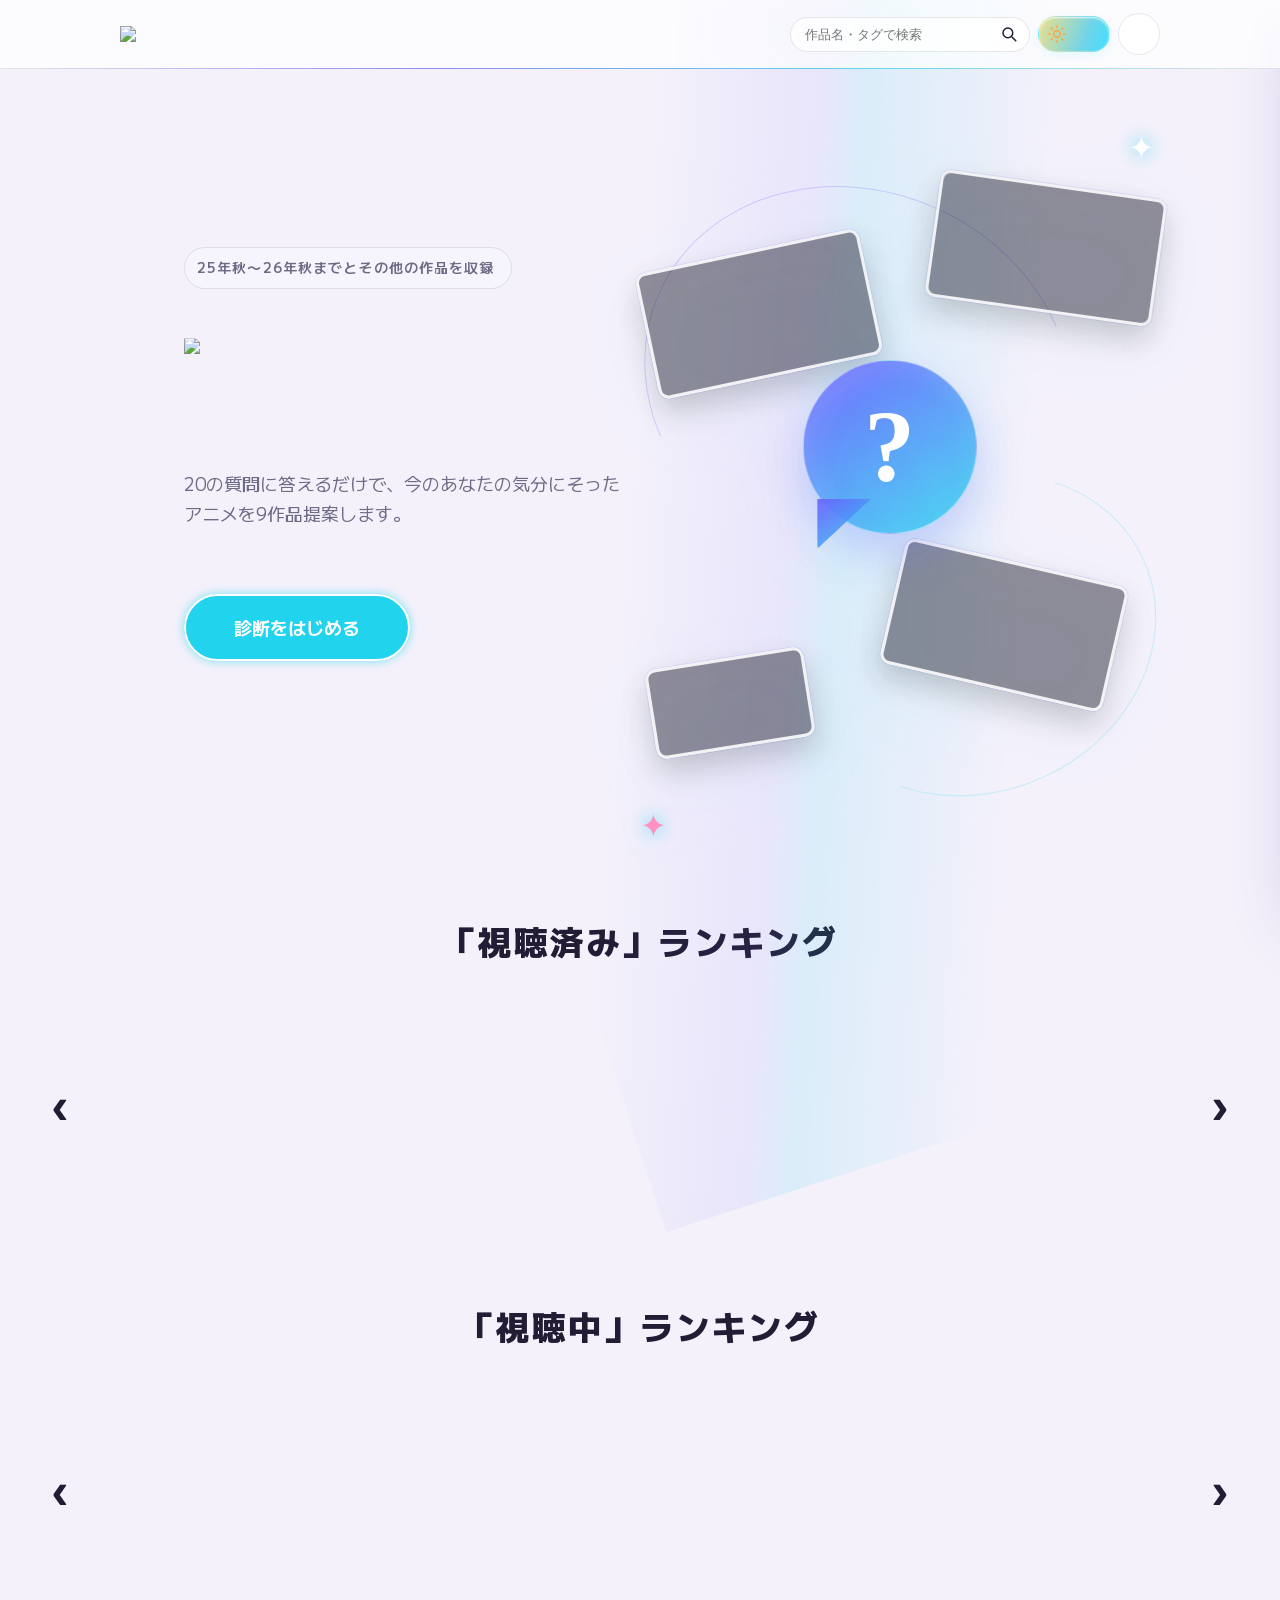
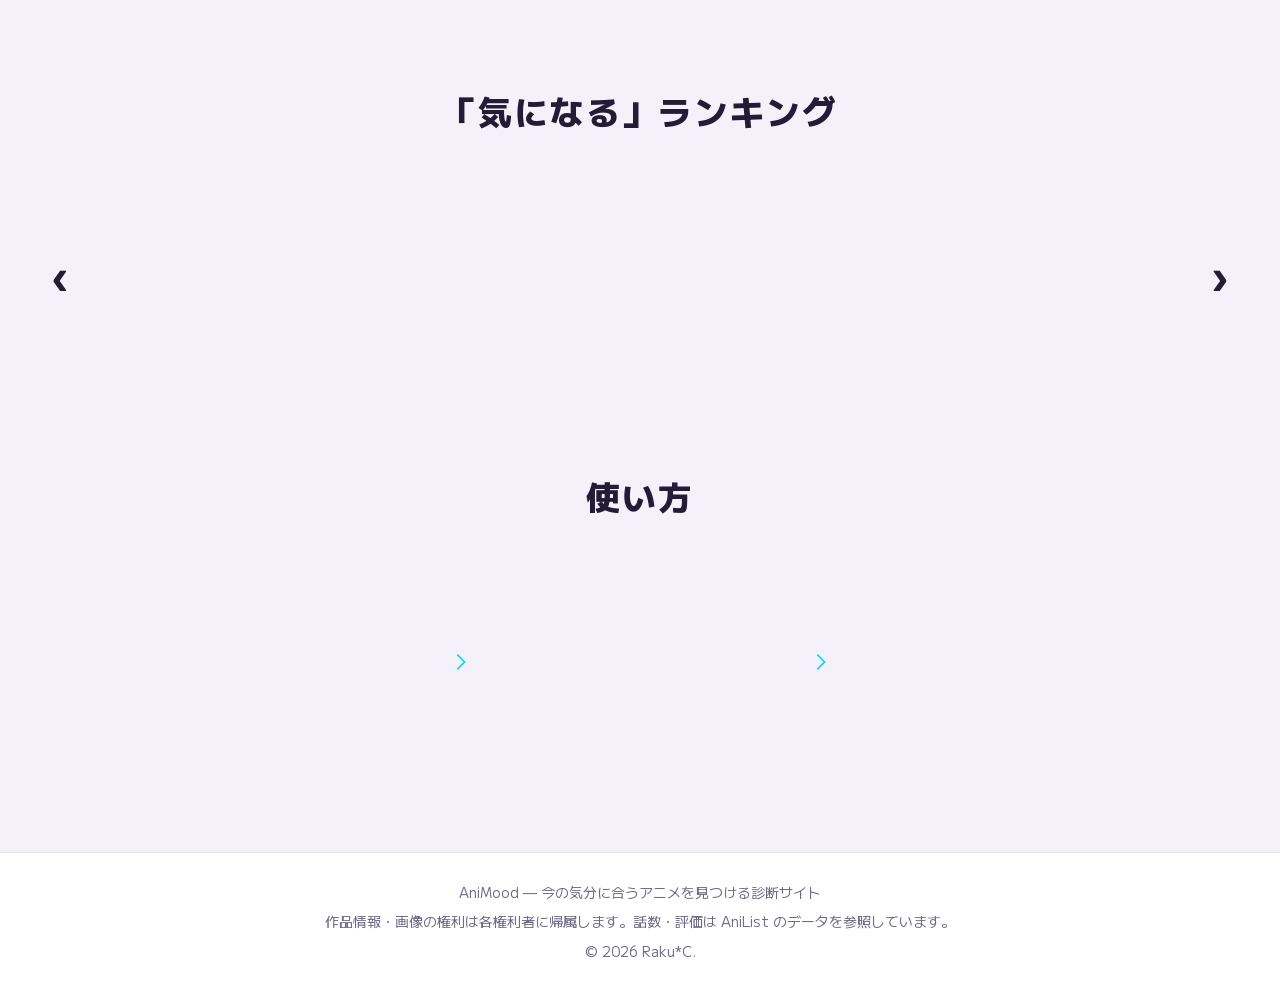
==== commit 8f847671: "v146" ====
--- a/html/index.html
+++ b/html/index.html
@@ -19,8 +19,8 @@
       document.documentElement.setAttribute("data-theme", theme);
     })();
   </script>
-  <link rel="stylesheet" href="../css/style.css?v=142">
-  <link rel="icon" href="../img/favicon.png?v=142">
+  <link rel="stylesheet" href="../css/style.css?v=146">
+  <link rel="icon" href="../img/favicon.png?v=146">
 </head>
 <body data-page="home">
 
@@ -194,8 +194,8 @@
     <p>© 2026 Raku*C.</p>
   </footer>
 
-  <script src="../js/data.js?v=142"></script>
-  <script src="../js/common.js?v=142"></script>
-  <script src="../js/home.js?v=142"></script>
+  <script src="../js/data.js?v=146"></script>
+  <script src="../js/common.js?v=146"></script>
+  <script src="../js/home.js?v=146"></script>
 </body>
 </html>
--- a/css/style.css
+++ b/css/style.css
@@ -948,10 +948,11 @@
 
 .empty-box {
   text-align: center; padding: 60px 20px;
-  background: var(--card); border: 1px dashed var(--border); border-radius: 20px;
+  background: var(--card-solid); border: 1px dashed var(--border); border-radius: 20px;
   color: var(--muted);
 }
 .empty-box .empty-icon { font-size: 2.4rem; display: block; margin-bottom: 10px; }
+.empty-box .empty-icon svg { width: 2.4rem; height: 2.4rem; display: block; margin: 0 auto; }
 .empty-box a { font-weight: 700; }
 
 /* =====================================================================
@@ -976,6 +977,12 @@
   .scale-btn { width: 40px; height: 40px; }
   .scale-label { width: 60px; font-size: .66rem; }
   .grid { grid-template-columns: repeat(auto-fill, minmax(160px, 1fr)); gap: 12px; }
+  .rank-item .card,
+  .rank-item .rank-ph {
+    width: auto;
+    flex-basis: auto;
+    max-width: none;
+  }
   #search-input { width: 46vw; }
   .logo span.logo-text { display: none; } /* 狭い画面ではロゴ文字を省略 */
   .title-logo {
@@ -3719,8 +3726,11 @@
 }
 
 body[data-page="home"] .rank-row {
-  margin: 8px 0 40px;
+  margin: 8px calc(50% - 50vw) 40px;
+  width: 100vw;
+  padding: 0 20px;
   min-height: 300px;
+  box-sizing: border-box;
 }
 .rank-wrap { position: relative; display: flex; align-items: center; }
 .rank-track {
@@ -3769,9 +3779,9 @@
 .rank-prev, .rank-next {
   position: absolute;
   z-index: 3;
-  top: 50%;
+  top: 42%;
   transform: translateY(-50%);
-  width: 68px; height: 68px;
+  width: 80px; height: 84px;
   padding: 0;
   border: 0;
   border-radius: 0;
@@ -3785,7 +3795,7 @@
 .rank-prev { left: 0; }
 .rank-next { right: 0; }
 .rank-prev::before, .rank-next::before {
-  font-size: 2.85rem;
+  font-size: 3.25rem;
   font-weight: 700;
   line-height: 1;
   pointer-events: none;
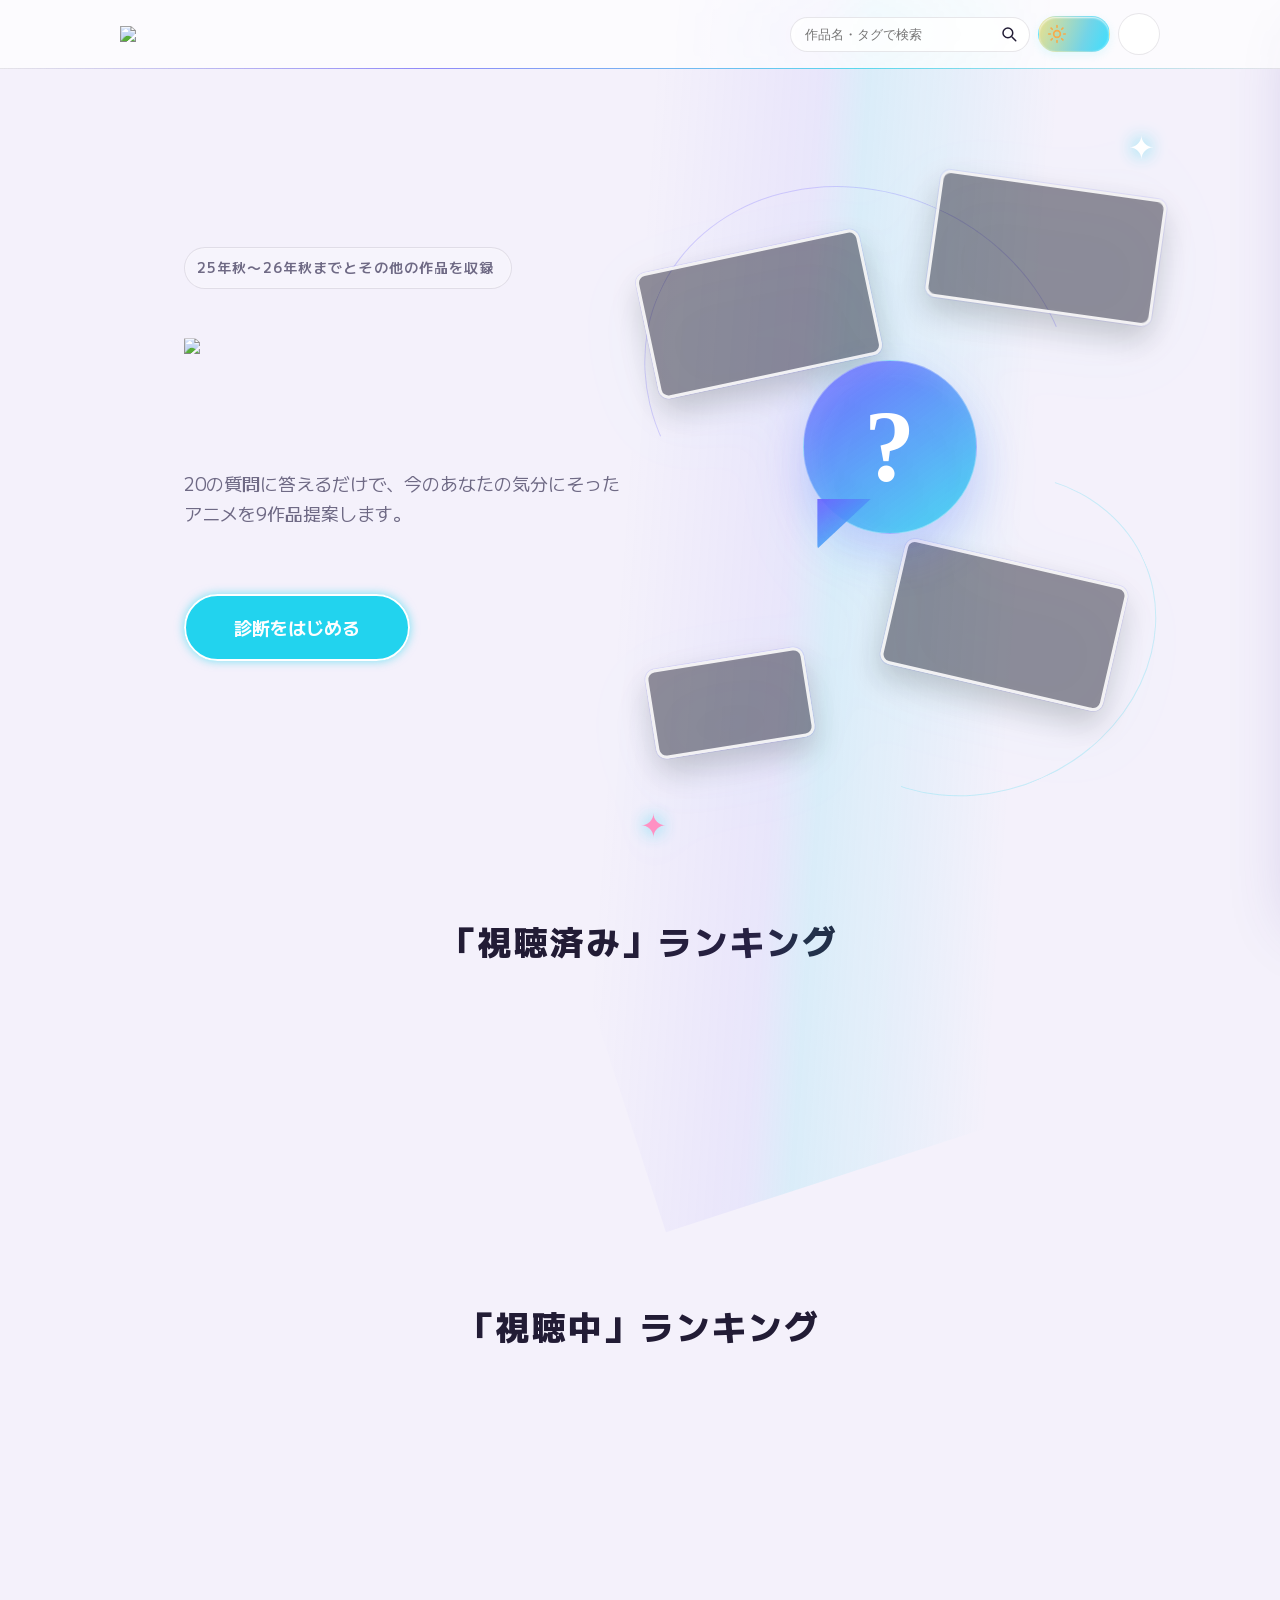
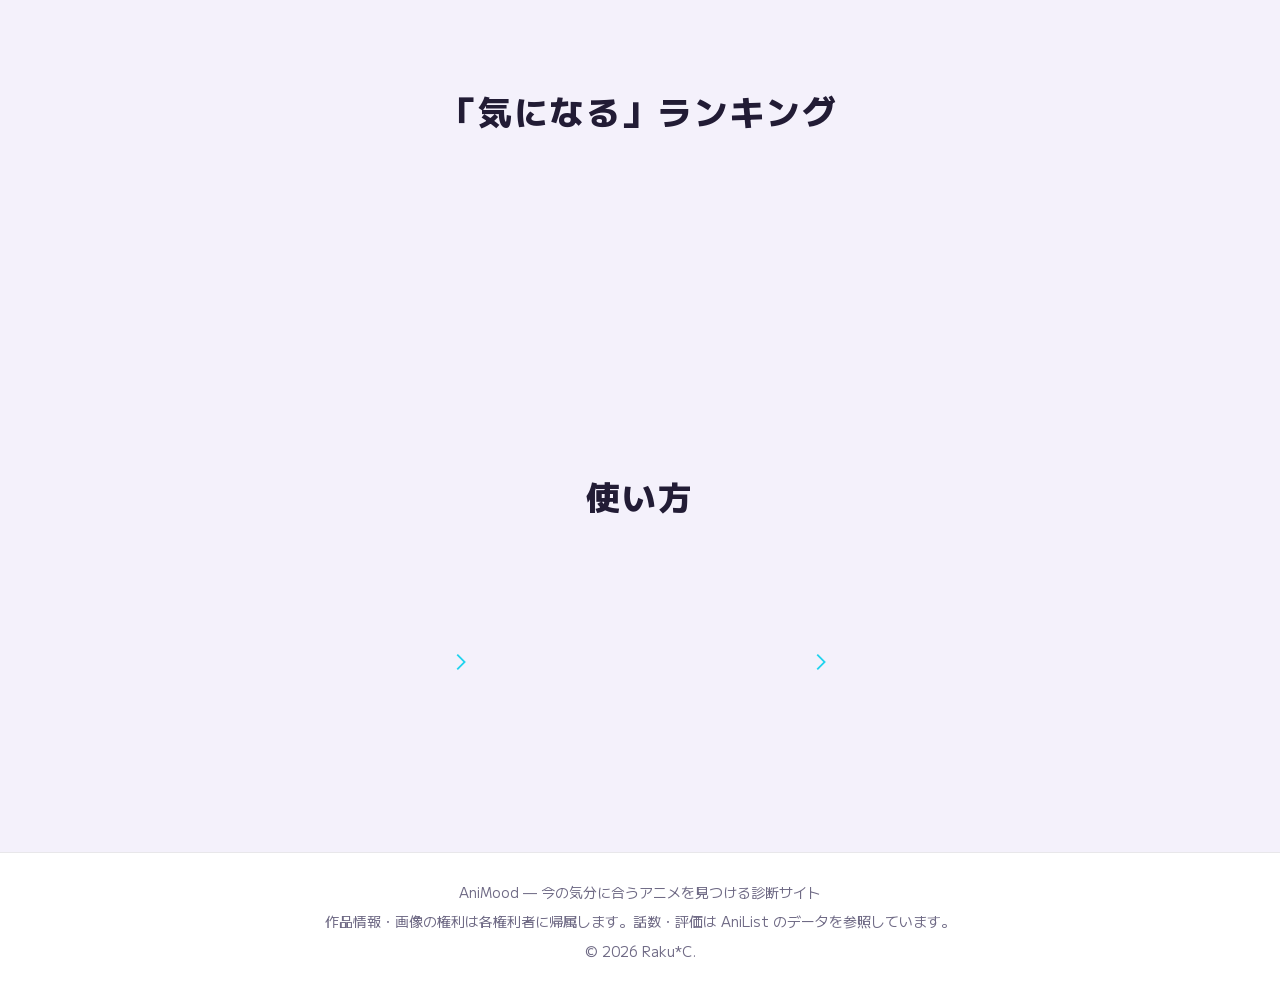
==== commit cca0e7ab: "v152" ====
--- a/html/index.html
+++ b/html/index.html
@@ -19,8 +19,8 @@
       document.documentElement.setAttribute("data-theme", theme);
     })();
   </script>
-  <link rel="stylesheet" href="../css/style.css?v=146">
-  <link rel="icon" href="../img/favicon.png?v=146">
+  <link rel="stylesheet" href="../css/style.css?v=152">
+  <link rel="icon" href="../img/favicon.png?v=152">
 </head>
 <body data-page="home">
 
@@ -194,8 +194,8 @@
     <p>© 2026 Raku*C.</p>
   </footer>
 
-  <script src="../js/data.js?v=146"></script>
-  <script src="../js/common.js?v=146"></script>
-  <script src="../js/home.js?v=146"></script>
+  <script src="../js/data.js?v=152"></script>
+  <script src="../js/common.js?v=152"></script>
+  <script src="../js/home.js?v=152"></script>
 </body>
 </html>
--- a/css/style.css
+++ b/css/style.css
@@ -2720,7 +2720,7 @@
   border-color: rgba(255,255,255,.24);
 }
 
-/* ---------- 作品説明文：文章の区切りで自然に改行 ---------- */
+/* ---------- 作品説明文：文章の区切りで改行 ---------- */
 .modal-desc {
   line-height: 1.95;
   overflow-wrap: anywhere;
@@ -3026,10 +3026,6 @@
 }
 
 
-/* =====================================================================
- * v33 追加調整
- * ===================================================================== */
-/* メニュー：5番目の「ランダム作品」も順番に出現 */
 .drawer.open .drawer-link:nth-of-type(5) { animation-delay: .32s; }
 
 /* スマホ：5段階ボタンを少し大きくし、間隔を広げる */
@@ -3147,7 +3143,7 @@
 
 @media (max-width: 720px) {
   /* スマホの診断プログレスバーは固定ではなくstickyにして、fixed+合成レイヤー問題を避ける。
-     さらにSafari系でsticky+backdrop-filterが描画されない事象があるため、
+    さらにSafari系でsticky+backdrop-filterが描画されない事象があるため、
      スマホではぼかしを外して実色背景＋独立レイヤー化で確実に表示する */
   body[data-page="quiz"] .progress-wrap {
     position: sticky !important;
@@ -3178,8 +3174,7 @@
     opacity: 1 !important;
   }
 
-  /* ダークモードでも現在ページの背景を明示
-     (タッチ操作で:hoverが残ると背景がhover色に上書きされて消えるため) */
+  /* ダークモードでも現在ページの背景を明示(タッチ操作で:hoverが残ると背景がhover色に上書きされて消えるため) */
   [data-theme="dark"] .drawer-link.current,
   [data-theme="dark"] .drawer-link.current:hover {
     background-color: #6C63FF !important;
@@ -3221,7 +3216,6 @@
   stroke-linejoin: round;
 }
 
-/* 1024px以下：ヘッダーぼかしを ::before レイヤーに分離（Safari合成対策） */
 @media (max-width: 1024px) {
   .site-header {
     background: transparent;
@@ -3241,7 +3235,6 @@
     transform: translateZ(0);
     pointer-events: none;
   }
-  /* テーマ切替時の色変化だけ従来どおりなめらかに */
   html.theme-transition .site-header::before {
     transition: background-color .3s ease;
   }
@@ -3296,7 +3289,7 @@
 
 
 
-/* ---------- 診断CTA：外側だけごく狭い淡い光 ---------- */
+/* 診断CTA：外側だけごく狭い淡い光 */
 body[data-page="quiz"] .result-actions .btn-grad,
 body[data-page="home"] .hero a.btn-grad,
 body[data-page="quiz"] #diagnose-btn.btn-grad,
@@ -3489,10 +3482,6 @@
   background: none;
 }
 
-
-
-
-/* ---------- v69：v67基準。ロゴ少し大／箱を広げ見切れ防止／？中心で左下に小カード、右下は少し上 ---------- */
 body[data-page="home"] .hero {
   height: calc(100svh - 68px);
   min-height: calc(100svh - 68px);
@@ -3541,12 +3530,11 @@
 body[data-page="home"] .visual-work-cards {
   overflow: visible;
 }
-/* 右下カード：追加カードより少し上 */
+
 body[data-page="home"] .visual-card-c {
   right: 8%;
   bottom: 22%;
 }
-/* ？を中心に見た左下＝診断ボタンの高さ。少し小さめ */
 body[data-page="home"] .visual-work-card {
   width: clamp(138px, 22vw, 228px);
 }
@@ -3726,11 +3714,18 @@
 }
 
 body[data-page="home"] .rank-row {
-  margin: 8px calc(50% - 50vw) 40px;
-  width: 100vw;
-  padding: 0 20px;
+  margin: 8px -233px 40px;
+  width: auto;
+  padding: 0;
   min-height: 300px;
   box-sizing: border-box;
+}
+@media (max-width: 720px) {
+  body[data-page="home"] .rank-row {
+    margin-left: 0;
+    margin-right: 0;
+    width: auto;
+  }
 }
 .rank-wrap { position: relative; display: flex; align-items: center; }
 .rank-track {
@@ -3756,7 +3751,7 @@
   flex: 0 0 auto;
   display: flex;
   align-items: flex-start;
-  gap: 8px;
+  gap: 2px;
 }
 .rank-item .card,
 .rank-item .rank-ph {
@@ -3773,7 +3768,11 @@
   font-size: 2rem;
   line-height: 1.1;
   padding-top: 8px;
-  min-width: 1.6em;
+  min-width: 1.4em;
+  width: 1.4em;
+  padding-right: 0;
+  text-align: right;
+  box-sizing: border-box;
   color: var(--text);
 }
 .rank-prev, .rank-next {
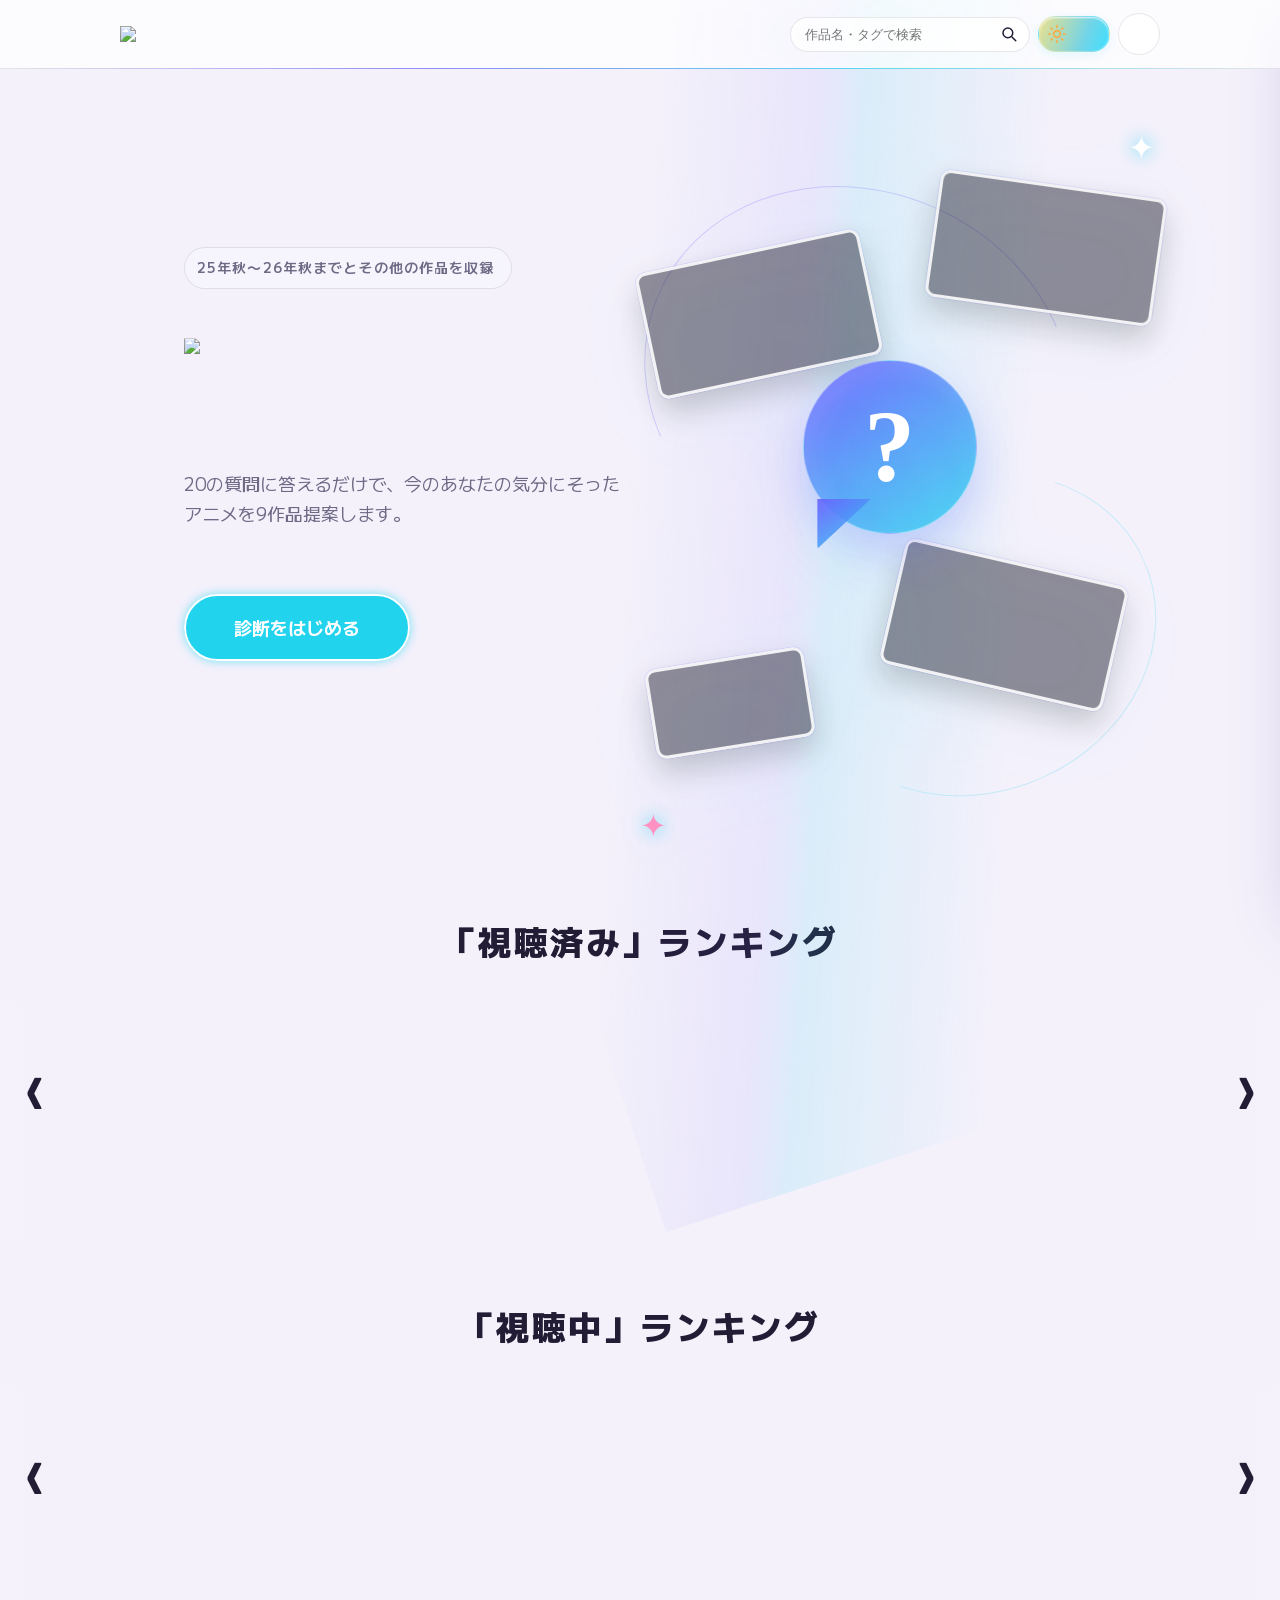
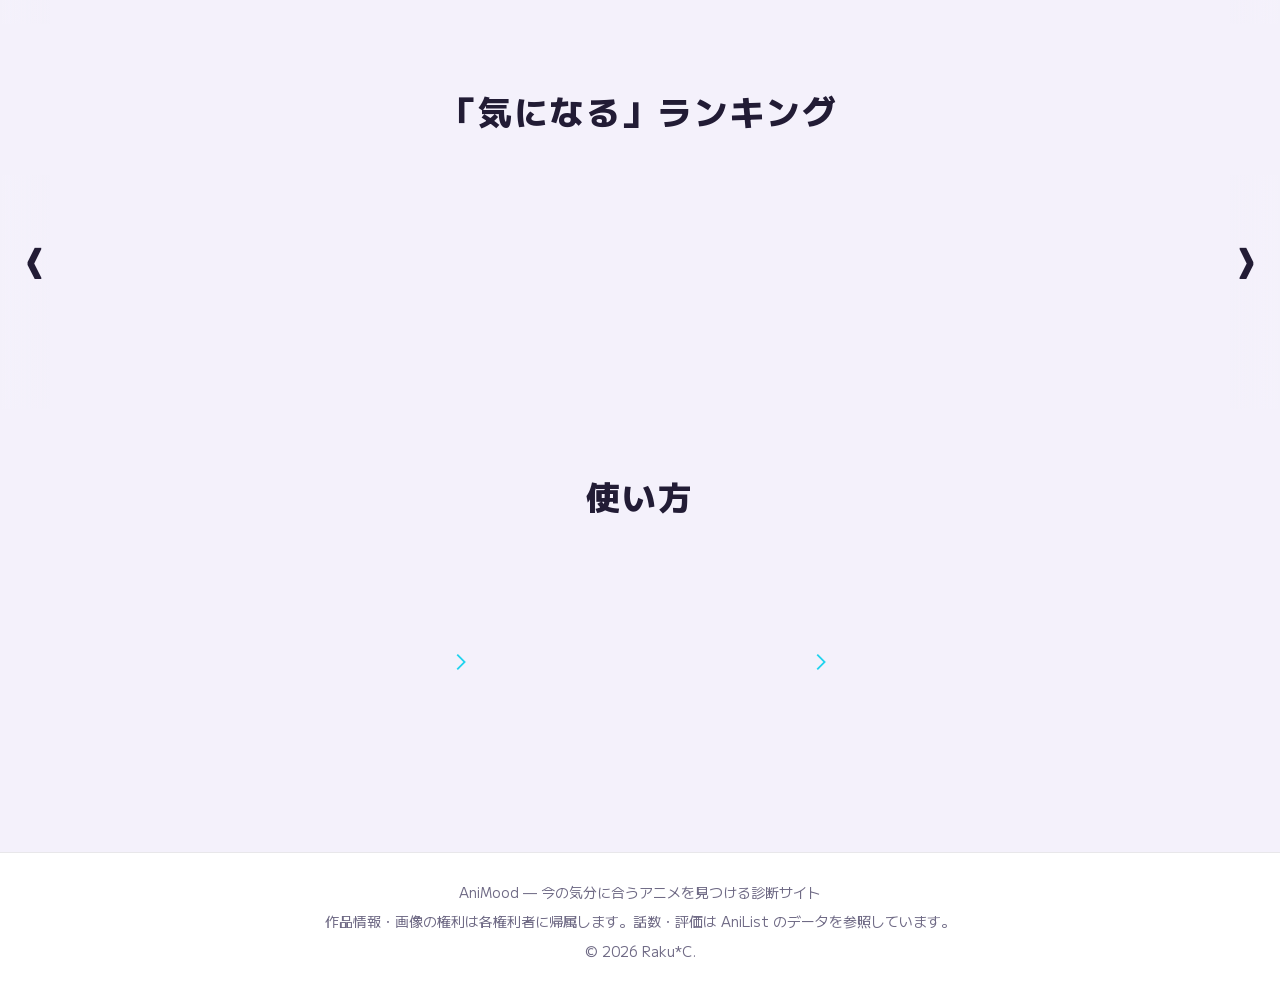
==== commit 203f4a27: "v160" ====
--- a/html/index.html
+++ b/html/index.html
@@ -19,8 +19,8 @@
       document.documentElement.setAttribute("data-theme", theme);
     })();
   </script>
-  <link rel="stylesheet" href="../css/style.css?v=152">
-  <link rel="icon" href="../img/favicon.png?v=152">
+  <link rel="stylesheet" href="../css/style.css?v=160">
+  <link rel="icon" href="../img/favicon.png?v=160">
 </head>
 <body data-page="home">
 
@@ -194,8 +194,8 @@
     <p>© 2026 Raku*C.</p>
   </footer>
 
-  <script src="../js/data.js?v=152"></script>
-  <script src="../js/common.js?v=152"></script>
-  <script src="../js/home.js?v=152"></script>
+  <script src="../js/data.js?v=160"></script>
+  <script src="../js/common.js?v=160"></script>
+  <script src="../js/home.js?v=160"></script>
 </body>
 </html>
--- a/css/style.css
+++ b/css/style.css
@@ -1307,7 +1307,7 @@
 }
 body[data-page="home"] .visual-frame {
   position: absolute;
-  width: 56px;
+  width: 48px;
   height: 76px;
   border: 4px solid rgba(255,255,255,.72);
   border-radius: 8px;
@@ -3714,18 +3714,30 @@
 }
 
 body[data-page="home"] .rank-row {
-  margin: 8px -233px 40px;
+  margin: 8px max(-233px, calc(50% - 50vw + 8px)) 40px;
   width: auto;
   padding: 0;
   min-height: 300px;
   box-sizing: border-box;
 }
-@media (max-width: 720px) {
-  body[data-page="home"] .rank-row {
-    margin-left: 0;
-    margin-right: 0;
-    width: auto;
-  }
+.rank-wrap::before,
+.rank-wrap::after {
+  content: "";
+  position: absolute;
+  top: 8px;
+  bottom: 18px;
+  width: 48px;
+  z-index: 2;
+  pointer-events: none;
+  opacity: 1;
+}
+.rank-wrap::before {
+  left: -6px;
+  background: linear-gradient(to right, var(--bg) 0%, transparent 100%);
+}
+.rank-wrap::after {
+  right: -6px;
+  background: linear-gradient(to left, var(--bg) 0%, transparent 100%);
 }
 .rank-wrap { position: relative; display: flex; align-items: center; }
 .rank-track {
@@ -3779,8 +3791,8 @@
   position: absolute;
   z-index: 3;
   top: 42%;
-  transform: translateY(-50%);
-  width: 80px; height: 84px;
+  transform: translateY(-58%);
+  width: 88px; height: 100px;
   padding: 0;
   border: 0;
   border-radius: 0;
@@ -3791,23 +3803,32 @@
   place-items: center;
   transition: transform .18s ease, color .18s ease, filter .18s ease;
 }
-.rank-prev { left: 0; }
-.rank-next { right: 0; }
+.rank-prev { left: -18px; }
+.rank-next { right: -18px; }
 .rank-prev::before, .rank-next::before {
-  font-size: 3.25rem;
+  font-size: 3.55rem;
   font-weight: 700;
   line-height: 1;
   pointer-events: none;
+  display: block;
+  transform: scaleY(1.4);
+  transform-origin: center 90%;
 }
 .rank-prev::before { content: "‹"; }
 .rank-next::before { content: "›"; }
 .rank-prev:hover, .rank-next:hover {
   color: #22D3EE;
-  transform: translateY(-50%) scale(1.12);
+  transform: translateY(-58%) scale(1.12);
   filter: drop-shadow(0 8px 16px rgba(34, 211, 238, .35));
 }
 .rank-prev:active, .rank-next:active {
-  transform: translateY(-50%) scale(.96);
+  transform: translateY(-58%) scale(.96);
+}
+@media (max-width: 720px) {
+  .rank-prev, .rank-next,
+  .rank-wrap::before, .rank-wrap::after {
+    display: none;
+  }
 }
 .modal-status-row {
   display: flex;
